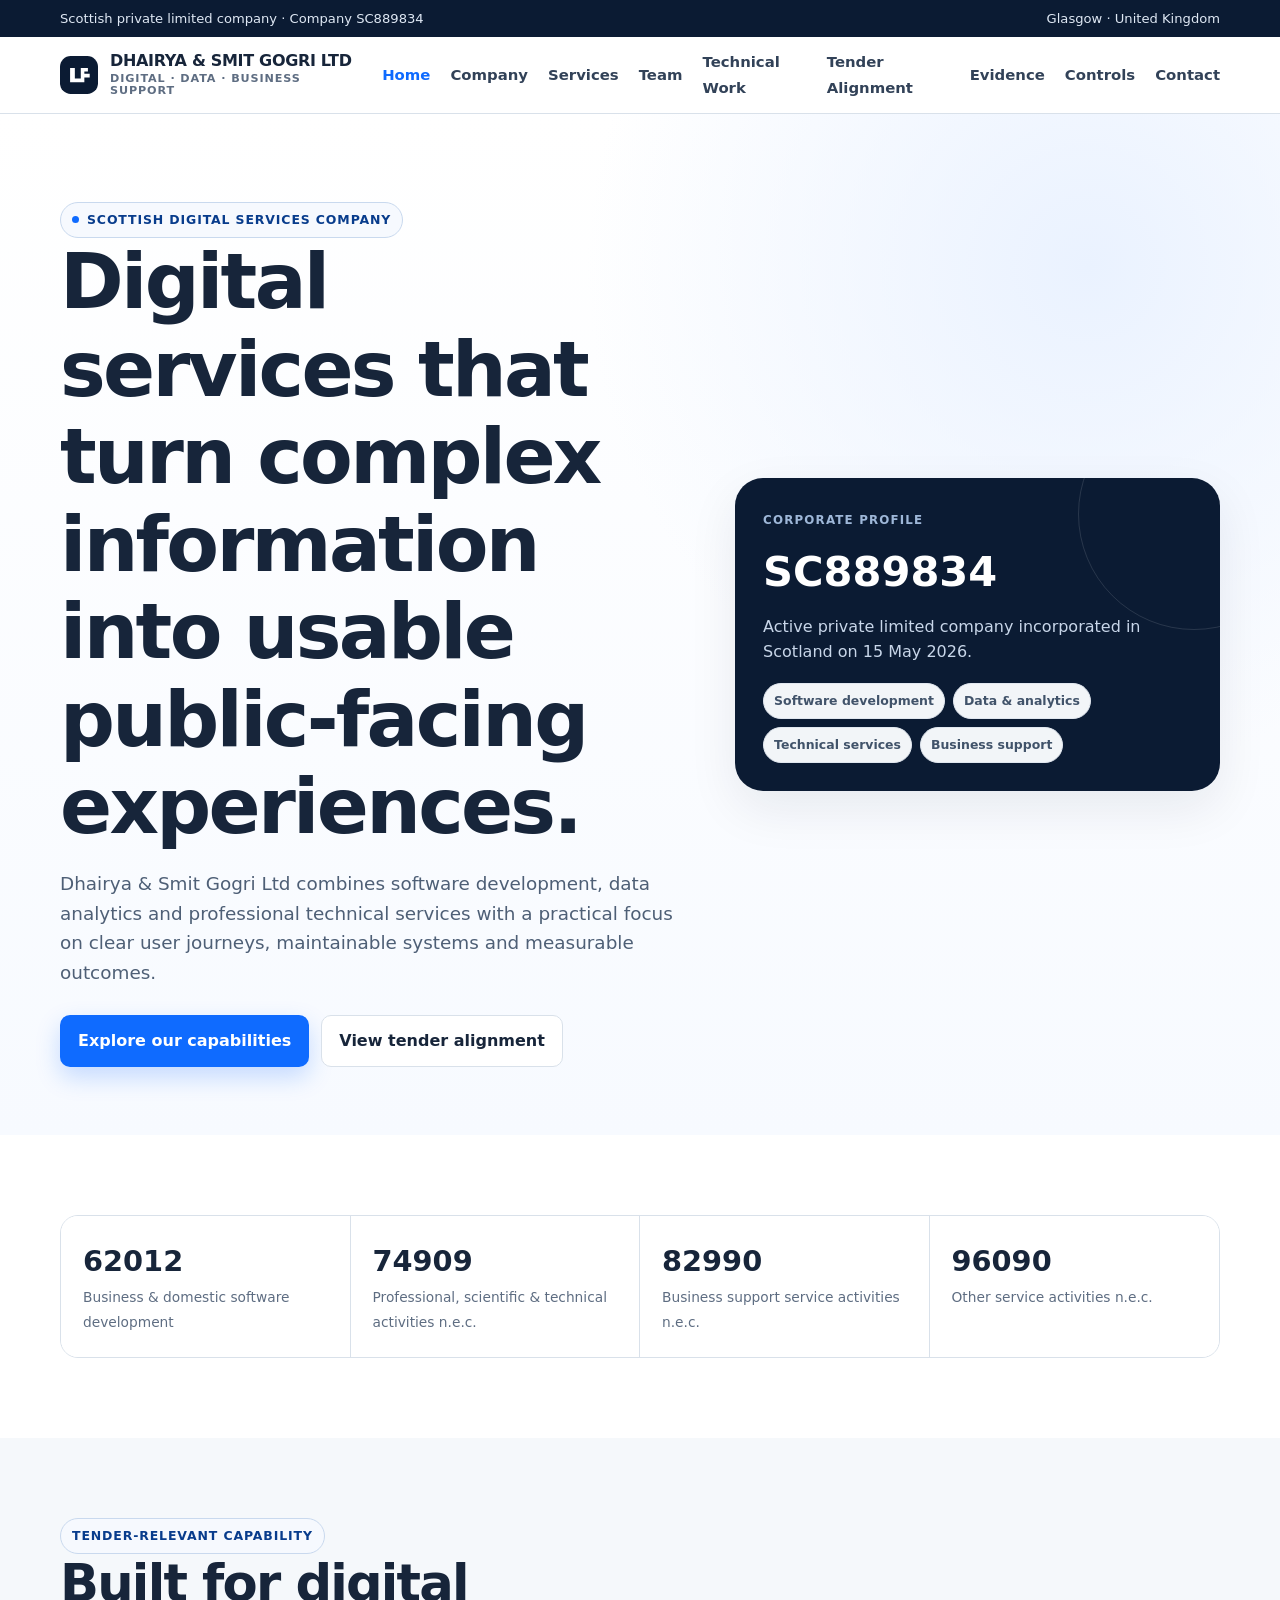
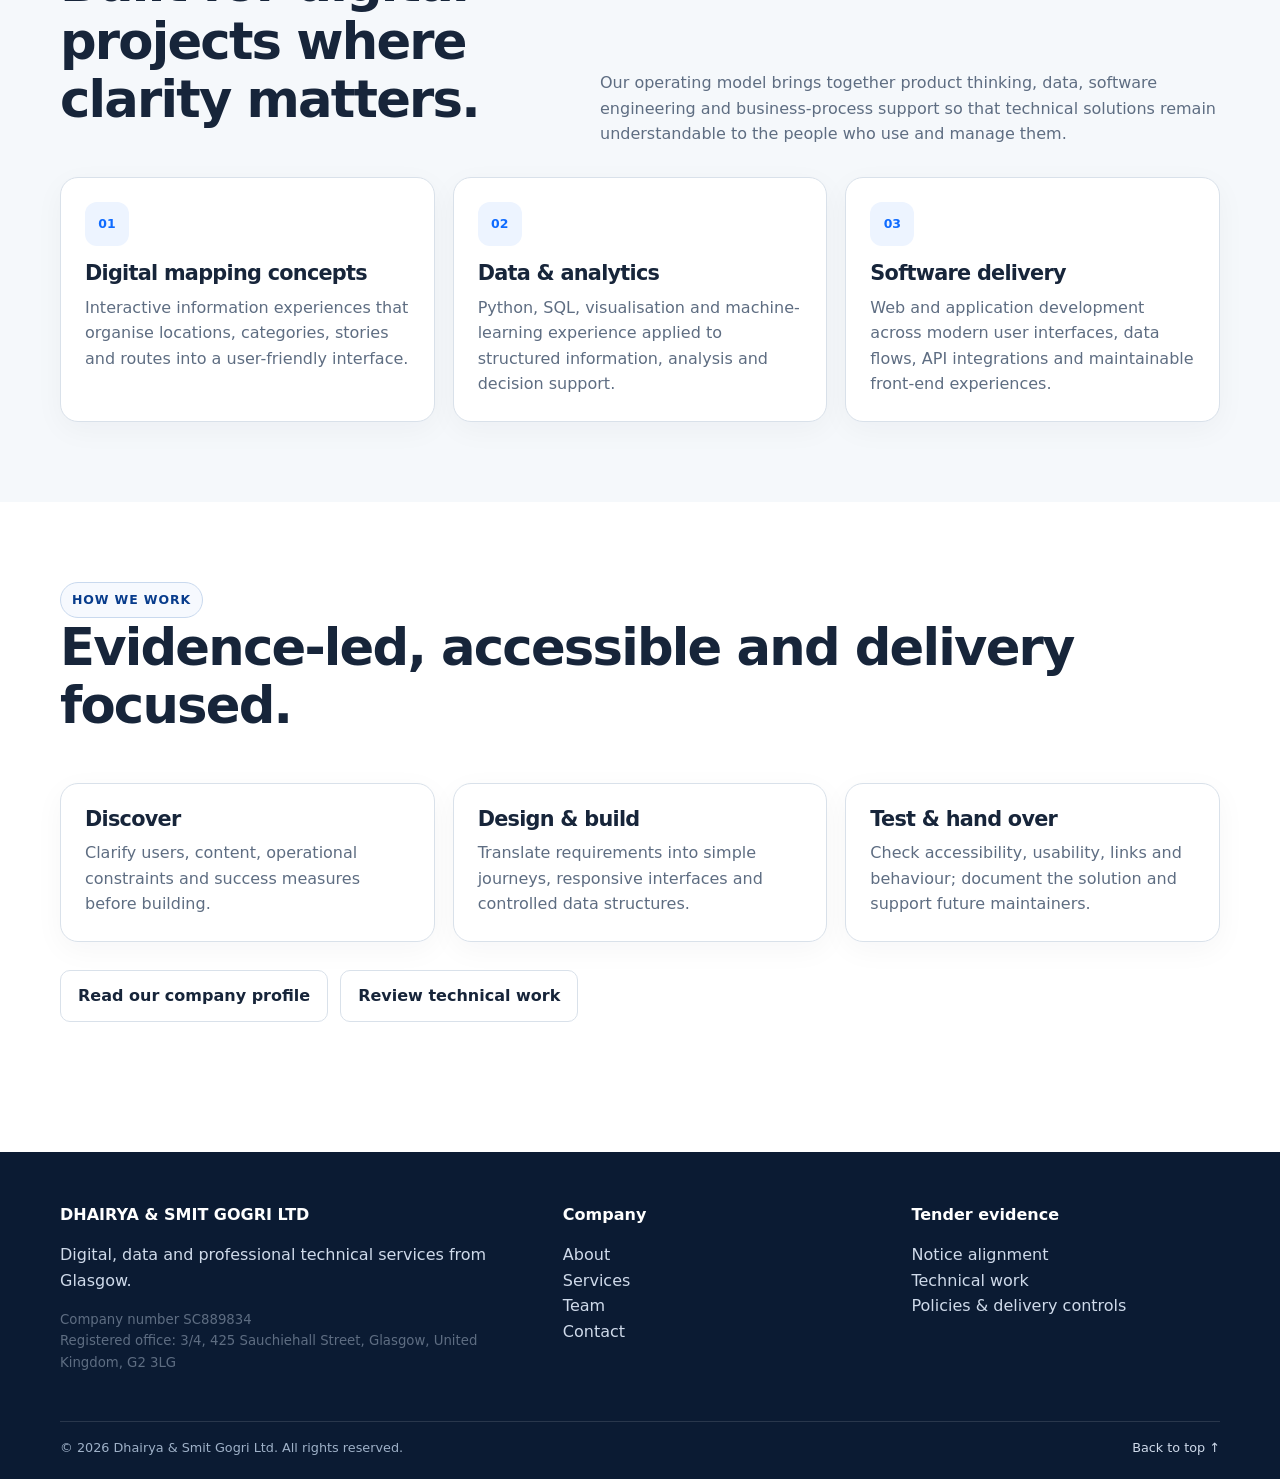
==== index.html @ c7e6750b "Add files via upload" ====
<!doctype html><html lang="en-GB"><head><meta charset="utf-8"><meta name="viewport" content="width=device-width,initial-scale=1"><title>Dhairya & Smit Gogri Ltd | Digital, Data & Business Support</title><meta name="description" content="Dhairya & Smit Gogri Ltd is a Scottish private limited company delivering software, data, digital mapping concepts and business support services."><link rel="stylesheet" href="css/styles.css"></head><body><a class="skip" href="#main">Skip to content</a><div class="topbar"><div class="container"><span>Scottish private limited company · Company SC889834</span><span>Glasgow · United Kingdom</span></div></div><header class="site-header"><div class="container nav"><a class="brand" href="index.html"><img src="assets/mark.svg" alt="" width="38" height="38"><span class="brand-text">DHAIRYA &amp; SMIT GOGRI LTD<span class="brand-sub">Digital · Data · Business Support</span></span></a><button class="nav-toggle" aria-expanded="false" aria-controls="primary-nav">Menu</button><nav id="primary-nav"><ul class="nav-links"><li><a href="index.html">Home</a></li><li><a href="about.html">Company</a></li><li><a href="services.html">Services</a></li><li><a href="team.html">Team</a></li><li><a href="projects.html">Technical Work</a></li><li><a href="tender-alignment.html">Tender Alignment</a></li><li><a href="evidence-register.html">Evidence</a></li><li><a href="policies.html">Controls</a></li><li><a href="contact.html">Contact</a></li></ul></nav></div></header><main id="main"><section class="hero"><div class="container hero-grid"><div><span class="eyebrow"><span class="eyebrow-dot"></span> Scottish digital services company</span><h1>Digital services that turn complex information into usable public-facing experiences.</h1><p class="lead">Dhairya &amp; Smit Gogri Ltd combines software development, data analytics and professional technical services with a practical focus on clear user journeys, maintainable systems and measurable outcomes.</p><div class="actions"><a class="btn btn-primary" href="services.html">Explore our capabilities</a><a class="btn btn-secondary" href="tender-alignment.html">View tender alignment</a></div></div><aside class="hero-card"><span class="mini">Corporate profile</span><div class="metric">SC889834</div><p>Active private limited company incorporated in Scotland on 15 May 2026.</p><div class="pill-row"><span class="pill">Software development</span><span class="pill">Data &amp; analytics</span><span class="pill">Technical services</span><span class="pill">Business support</span></div></aside></div></section><section class="section"><div class="container"><div class="statbar"><div class="stat"><strong>62012</strong><span>Business &amp; domestic software development</span></div><div class="stat"><strong>74909</strong><span>Professional, scientific &amp; technical activities n.e.c.</span></div><div class="stat"><strong>82990</strong><span>Business support service activities n.e.c.</span></div><div class="stat"><strong>96090</strong><span>Other service activities n.e.c.</span></div></div></div></section><section class="section soft"><div class="container"><div class="section-head"><div><span class="eyebrow">Tender-relevant capability</span><h2>Built for digital projects where clarity matters.</h2></div><p>Our operating model brings together product thinking, data, software engineering and business-process support so that technical solutions remain understandable to the people who use and manage them.</p></div><div class="grid-3"><article class="card"><div class="icon">01</div><h3>Digital mapping concepts</h3><p>Interactive information experiences that organise locations, categories, stories and routes into a user-friendly interface.</p></article><article class="card"><div class="icon">02</div><h3>Data &amp; analytics</h3><p>Python, SQL, visualisation and machine-learning experience applied to structured information, analysis and decision support.</p></article><article class="card"><div class="icon">03</div><h3>Software delivery</h3><p>Web and application development across modern user interfaces, data flows, API integrations and maintainable front-end experiences.</p></article></div></div></section><section class="section"><div class="container"><div class="section-head"><div><span class="eyebrow">How we work</span><h2>Evidence-led, accessible and delivery focused.</h2></div></div><div class="grid-3"><article class="card"><h3>Discover</h3><p>Clarify users, content, operational constraints and success measures before building.</p></article><article class="card"><h3>Design &amp; build</h3><p>Translate requirements into simple journeys, responsive interfaces and controlled data structures.</p></article><article class="card"><h3>Test &amp; hand over</h3><p>Check accessibility, usability, links and behaviour; document the solution and support future maintainers.</p></article></div><div class="actions"><a class="btn btn-secondary" href="about.html">Read our company profile</a><a class="btn btn-secondary" href="projects.html">Review technical work</a></div></div></section></main><footer class="footer"><div class="container"><div class="footer-grid"><div><h3>DHAIRYA &amp; SMIT GOGRI LTD</h3><p>Digital, data and professional technical services from Glasgow.</p><p class="small">Company number SC889834<br>Registered office: 3/4, 425 Sauchiehall Street, Glasgow, United Kingdom, G2 3LG</p></div><div><h3>Company</h3><p><a href="about.html">About</a><br><a href="services.html">Services</a><br><a href="team.html">Team</a><br><a href="contact.html">Contact</a></p></div><div><h3>Tender evidence</h3><p><a href="tender-alignment.html">Notice alignment</a><br><a href="projects.html">Technical work</a><br><a href="policies.html">Policies &amp; delivery controls</a></p></div></div><div class="footer-bottom"><span>© <span data-year></span> Dhairya &amp; Smit Gogri Ltd. All rights reserved.</span><a class="back-to-top" href="#main">Back to top ↑</a></div></div></footer><script src="js/site.js"></script></body></html>
---- css/styles.css ----
:root{--navy:#0b1b33;--ink:#17253a;--muted:#5e6d82;--line:#d9e1ea;--paper:#fff;--soft:#f5f8fb;--accent:#0f6bff;--accent-2:#083c8c;--success:#177245;--shadow:0 18px 50px rgba(11,27,51,.08);--radius:18px}*{box-sizing:border-box}html{scroll-behavior:smooth}body{margin:0;font-family:Inter,ui-sans-serif,system-ui,-apple-system,BlinkMacSystemFont,"Segoe UI",sans-serif;color:var(--ink);background:var(--paper);line-height:1.6}a{color:inherit}img{max-width:100%;display:block}.container{width:min(1160px,calc(100% - 40px));margin:0 auto}.skip{position:absolute;left:-999px;top:10px;background:#fff;color:#000;padding:10px 14px;border-radius:8px;z-index:1000}.skip:focus{left:10px}.topbar{background:var(--navy);color:#dfe8f4;font-size:.82rem}.topbar .container{display:flex;justify-content:space-between;gap:20px;padding:8px 0}.site-header{position:sticky;top:0;z-index:50;background:rgba(255,255,255,.95);backdrop-filter:blur(12px);border-bottom:1px solid var(--line)}.nav{display:flex;align-items:center;justify-content:space-between;min-height:76px;gap:28px}.brand{display:flex;align-items:center;gap:12px;text-decoration:none}.brand-mark{width:38px;height:38px;border-radius:12px;background:var(--navy);color:#fff;display:grid;place-items:center;font-weight:800;letter-spacing:-.05em}.brand-text{font-weight:800;letter-spacing:-.02em;line-height:1.1}.brand-sub{display:block;font-size:.7rem;color:var(--muted);font-weight:600;letter-spacing:.08em;text-transform:uppercase;margin-top:3px}.nav-links{display:flex;align-items:center;gap:20px;list-style:none;padding:0;margin:0}.nav-links a{text-decoration:none;font-size:.93rem;font-weight:650;color:#324258}.nav-links a:hover,.nav-links a.active{color:var(--accent)}.nav-toggle{display:none;border:1px solid var(--line);background:#fff;border-radius:10px;padding:9px 12px;font-weight:700}.hero{padding:88px 0 68px;background:radial-gradient(circle at 85% 15%,#eaf2ff 0,transparent 36%),linear-gradient(180deg,#fff 0,#f7faff 100%)}.hero-grid{display:grid;grid-template-columns:1.12fr .88fr;gap:58px;align-items:center}.eyebrow{display:inline-flex;align-items:center;gap:8px;border:1px solid #c9d9ee;background:#f6f9fe;padding:7px 11px;border-radius:999px;color:var(--accent-2);font-size:.78rem;font-weight:800;text-transform:uppercase;letter-spacing:.07em}.eyebrow-dot{width:7px;height:7px;border-radius:50%;background:var(--accent)}h1,h2,h3,h4{line-height:1.14;letter-spacing:-.035em;margin:0 0 18px}h1{font-size:clamp(2.8rem,6vw,5.3rem);max-width:780px}h2{font-size:clamp(2rem,4vw,3.2rem)}h3{font-size:1.3rem}.lead{font-size:1.15rem;color:#4e5f76;max-width:760px}.actions{display:flex;gap:12px;flex-wrap:wrap;margin-top:28px}.btn{display:inline-flex;align-items:center;justify-content:center;gap:9px;padding:12px 17px;border-radius:10px;text-decoration:none;font-weight:800;border:1px solid transparent;cursor:pointer}.btn-primary{background:var(--accent);color:#fff;box-shadow:0 10px 24px rgba(15,107,255,.22)}.btn-secondary{background:#fff;border-color:var(--line);color:var(--ink)}.hero-card{background:var(--navy);color:#fff;border-radius:28px;padding:28px;box-shadow:var(--shadow);position:relative;overflow:hidden}.hero-card:after{content:"";position:absolute;width:230px;height:230px;border:1px solid rgba(255,255,255,.12);border-radius:50%;right:-90px;top:-80px}.hero-card .mini{font-size:.74rem;letter-spacing:.1em;text-transform:uppercase;color:#9eb7d8;font-weight:800}.hero-card .metric{font-size:2.6rem;font-weight:850;margin:8px 0}.hero-card p{color:#c8d6e9;margin:0}.section{padding:80px 0}.section.soft{background:var(--soft)}.section-head{display:flex;justify-content:space-between;align-items:end;gap:24px;margin-bottom:30px}.section-head p{margin:0;color:var(--muted);max-width:620px}.grid-3{display:grid;grid-template-columns:repeat(3,1fr);gap:18px}.grid-2{display:grid;grid-template-columns:repeat(2,1fr);gap:18px}.card{background:#fff;border:1px solid var(--line);border-radius:var(--radius);padding:24px;box-shadow:0 8px 30px rgba(11,27,51,.04)}.card h3{margin-bottom:9px}.card p{margin:0;color:var(--muted)}.icon{width:44px;height:44px;border-radius:12px;background:#edf4ff;color:var(--accent);display:grid;place-items:center;font-weight:900;margin-bottom:16px}.pill-row{display:flex;flex-wrap:wrap;gap:8px;margin-top:18px}.pill{padding:7px 10px;border-radius:999px;background:#f2f5f8;border:1px solid #e1e7ef;color:#41536a;font-size:.78rem;font-weight:700}.statbar{display:grid;grid-template-columns:repeat(4,1fr);border:1px solid var(--line);border-radius:18px;overflow:hidden}.stat{padding:22px;background:#fff;border-right:1px solid var(--line)}.stat:last-child{border-right:0}.stat strong{display:block;font-size:1.8rem}.stat span{color:var(--muted);font-size:.86rem}.page-hero{padding:62px 0 52px;background:linear-gradient(135deg,#f6f9fe,#fff)}.page-hero p{max-width:760px;color:var(--muted);font-size:1.08rem}.notice{border-left:4px solid var(--accent);background:#f5f9ff;padding:17px 18px;border-radius:0 12px 12px 0}.notice strong{display:block;margin-bottom:4px}.timeline{display:grid;gap:14px}.timeline-item{display:grid;grid-template-columns:115px 1fr;gap:18px;align-items:start}.timeline-item .date{font-weight:800;color:var(--accent-2)}.table-wrap{overflow:auto;border:1px solid var(--line);border-radius:16px}.table{width:100%;border-collapse:collapse;min-width:700px}.table th,.table td{padding:15px 16px;border-bottom:1px solid var(--line);text-align:left;vertical-align:top}.table th{background:#f6f8fb;font-size:.82rem;text-transform:uppercase;letter-spacing:.05em}.check{color:var(--success);font-weight:900}.small{font-size:.83rem;color:var(--muted)}.footer{background:var(--navy);color:#cfdaea;margin-top:50px}.footer .container{padding:54px 0 20px}.footer-grid{display:grid;grid-template-columns:1.2fr .8fr .8fr;gap:40px}.footer h3{color:#fff;font-size:1rem;letter-spacing:0}.footer a{text-decoration:none;color:#cfdaea}.footer a:hover{color:#fff}.footer-bottom{border-top:1px solid rgba(255,255,255,.12);margin-top:35px;padding-top:16px;font-size:.8rem;color:#9fb1c8;display:flex;justify-content:space-between;gap:20px}.team-grid{display:grid;grid-template-columns:repeat(3,1fr);gap:18px}.person{position:relative}.person .role{font-size:.82rem;font-weight:800;color:var(--accent);text-transform:uppercase;letter-spacing:.06em}.person .avatar{width:52px;height:52px;border-radius:16px;background:linear-gradient(135deg,#eaf1fb,#dbe8fb);display:grid;place-items:center;font-weight:900;color:var(--accent-2);margin-bottom:16px}.person .disclaimer{font-size:.77rem;color:#7c8796;margin-top:11px}.map-demo{border:1px solid var(--line);border-radius:22px;overflow:hidden;background:#eef4f9}.map-shell{display:grid;grid-template-columns:1fr 320px}.map-canvas{position:relative;min-height:540px;background:linear-gradient(#f2f6f7,#e9f1ed)}.map-canvas svg{width:100%;height:100%;position:absolute;inset:0}.map-controls{padding:20px;background:#fff;border-left:1px solid var(--line)}.map-controls h3{margin-bottom:8px}.map-filter{display:flex;gap:8px;flex-wrap:wrap;margin:14px 0}.map-filter button{border:1px solid var(--line);background:#fff;border-radius:999px;padding:7px 10px;font-weight:700;cursor:pointer}.map-filter button.active{background:var(--navy);color:#fff;border-color:var(--navy)}.poi-list{display:grid;gap:10px}.poi{padding:12px;border:1px solid var(--line);border-radius:12px;background:#f9fbfd}.poi strong{display:block;font-size:.92rem}.poi span{font-size:.78rem;color:var(--muted)}.kbd{font-family:ui-monospace,SFMono-Regular,Menlo,monospace;background:#eef2f6;padding:2px 6px;border-radius:6px}.form{display:grid;gap:14px}.form label{font-size:.86rem;font-weight:800}.form input,.form textarea,.form select{width:100%;padding:12px 13px;border:1px solid #cfd8e3;border-radius:10px;font:inherit}.form textarea{min-height:150px;resize:vertical}.form-note{font-size:.78rem;color:var(--muted)}.alert{padding:15px 16px;border-radius:12px;background:#fff7e8;border:1px solid #f2d9a2;color:#6c4a0f}.route-card{display:flex;justify-content:space-between;gap:20px;align-items:center}.route-card span{font-size:.85rem;color:var(--muted)}.back-to-top{font-size:.8rem}.sr-only{position:absolute;width:1px;height:1px;padding:0;margin:-1px;overflow:hidden;clip:rect(0,0,0,0);white-space:nowrap;border:0}@media(max-width:960px){.hero-grid{grid-template-columns:1fr}.grid-3,.team-grid{grid-template-columns:1fr 1fr}.footer-grid{grid-template-columns:1fr 1fr}.statbar{grid-template-columns:1fr 1fr}.map-shell{grid-template-columns:1fr}.map-controls{border-left:0;border-top:1px solid var(--line)}}@media(max-width:720px){.container{width:min(100% - 28px,1160px)}.topbar .container{display:none}.nav{min-height:68px}.nav-toggle{display:block}.nav-links{display:none;position:absolute;left:14px;right:14px;top:68px;background:#fff;border:1px solid var(--line);border-radius:14px;padding:12px;box-shadow:var(--shadow);flex-direction:column;align-items:stretch}.nav-links.open{display:flex}.nav-links a{display:block;padding:10px}.hero{padding:62px 0 50px}.section{padding:62px 0}.grid-3,.grid-2,.team-grid,.footer-grid{grid-template-columns:1fr}.statbar{grid-template-columns:1fr}.stat{border-right:0;border-bottom:1px solid var(--line)}.stat:last-child{border-bottom:0}.timeline-item{grid-template-columns:1fr;gap:5px}.footer-bottom{flex-direction:column}.hero-card{padding:24px}}
:focus-visible{outline:3px solid #0f6bff;outline-offset:3px}.card .icon{font-size:.78rem}.table td{line-height:1.5}.table tr:last-child td{border-bottom:0}.btn:focus-visible,.nav-toggle:focus-visible,.map-filter button:focus-visible{outline:3px solid #0f6bff;outline-offset:2px}@media(prefers-reduced-motion:reduce){html{scroll-behavior:auto}*{transition:none!important;animation:none!important}}
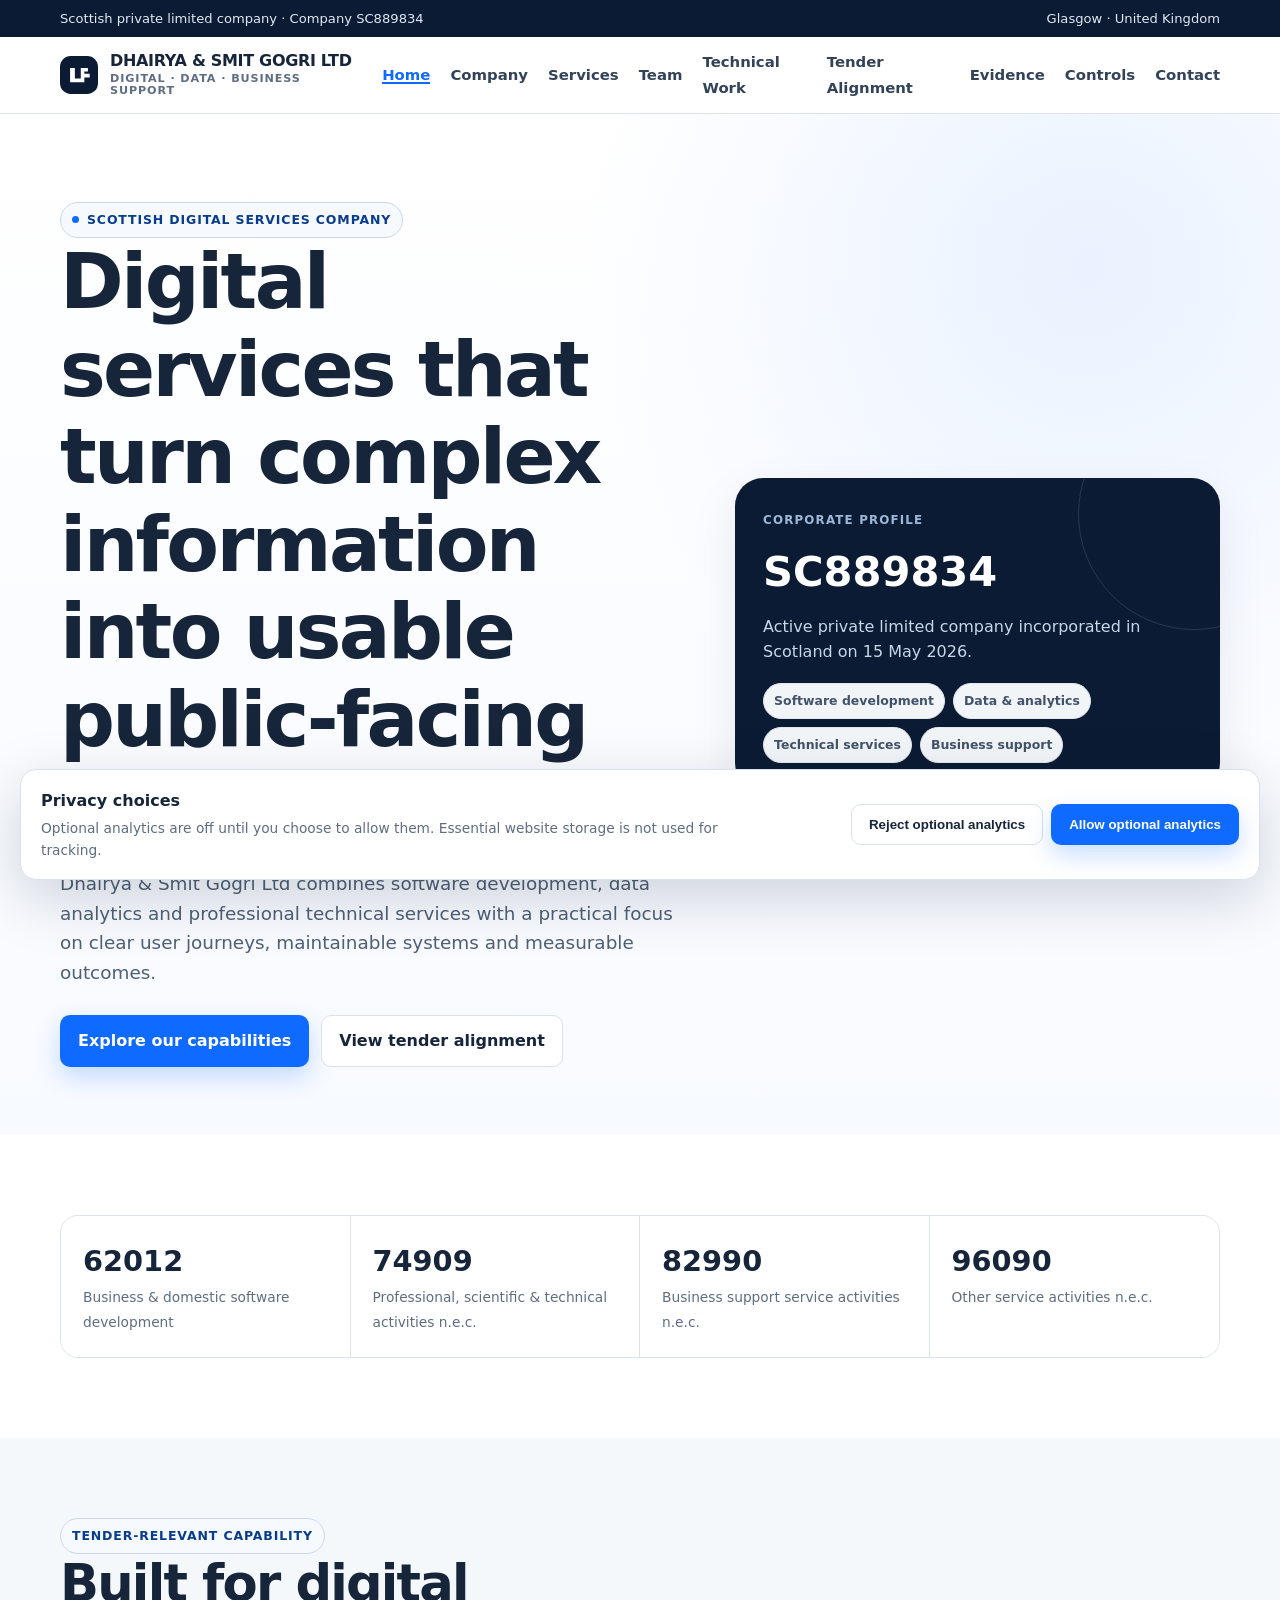
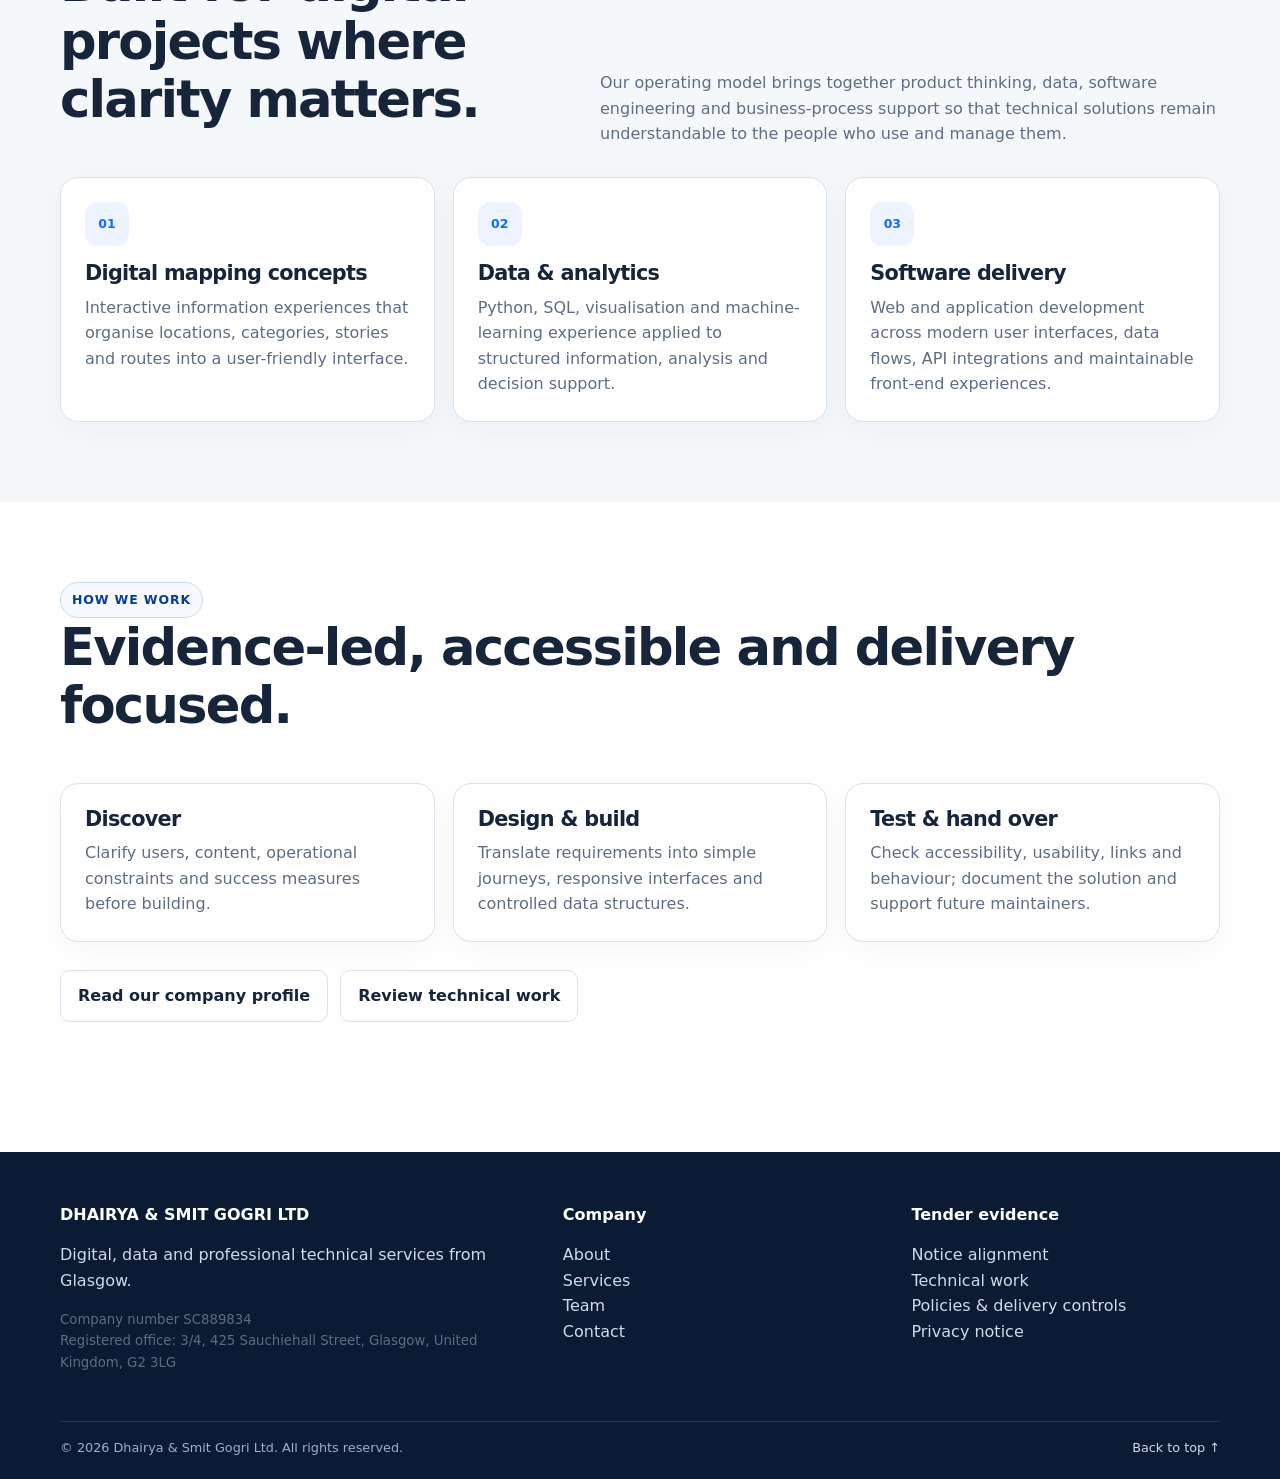
==== commit 4b5cc8bd: "updated https and email" ====
--- a/index.html
+++ b/index.html
@@ -1 +1,250 @@
-<!doctype html><html lang="en-GB"><head><meta charset="utf-8"><meta name="viewport" content="width=device-width,initial-scale=1"><title>Dhairya & Smit Gogri Ltd | Digital, Data & Business Support</title><meta name="description" content="Dhairya & Smit Gogri Ltd is a Scottish private limited company delivering software, data, digital mapping concepts and business support services."><link rel="stylesheet" href="css/styles.css"></head><body><a class="skip" href="#main">Skip to content</a><div class="topbar"><div class="container"><span>Scottish private limited company · Company SC889834</span><span>Glasgow · United Kingdom</span></div></div><header class="site-header"><div class="container nav"><a class="brand" href="index.html"><img src="assets/mark.svg" alt="" width="38" height="38"><span class="brand-text">DHAIRYA &amp; SMIT GOGRI LTD<span class="brand-sub">Digital · Data · Business Support</span></span></a><button class="nav-toggle" aria-expanded="false" aria-controls="primary-nav">Menu</button><nav id="primary-nav"><ul class="nav-links"><li><a href="index.html">Home</a></li><li><a href="about.html">Company</a></li><li><a href="services.html">Services</a></li><li><a href="team.html">Team</a></li><li><a href="projects.html">Technical Work</a></li><li><a href="tender-alignment.html">Tender Alignment</a></li><li><a href="evidence-register.html">Evidence</a></li><li><a href="policies.html">Controls</a></li><li><a href="contact.html">Contact</a></li></ul></nav></div></header><main id="main"><section class="hero"><div class="container hero-grid"><div><span class="eyebrow"><span class="eyebrow-dot"></span> Scottish digital services company</span><h1>Digital services that turn complex information into usable public-facing experiences.</h1><p class="lead">Dhairya &amp; Smit Gogri Ltd combines software development, data analytics and professional technical services with a practical focus on clear user journeys, maintainable systems and measurable outcomes.</p><div class="actions"><a class="btn btn-primary" href="services.html">Explore our capabilities</a><a class="btn btn-secondary" href="tender-alignment.html">View tender alignment</a></div></div><aside class="hero-card"><span class="mini">Corporate profile</span><div class="metric">SC889834</div><p>Active private limited company incorporated in Scotland on 15 May 2026.</p><div class="pill-row"><span class="pill">Software development</span><span class="pill">Data &amp; analytics</span><span class="pill">Technical services</span><span class="pill">Business support</span></div></aside></div></section><section class="section"><div class="container"><div class="statbar"><div class="stat"><strong>62012</strong><span>Business &amp; domestic software development</span></div><div class="stat"><strong>74909</strong><span>Professional, scientific &amp; technical activities n.e.c.</span></div><div class="stat"><strong>82990</strong><span>Business support service activities n.e.c.</span></div><div class="stat"><strong>96090</strong><span>Other service activities n.e.c.</span></div></div></div></section><section class="section soft"><div class="container"><div class="section-head"><div><span class="eyebrow">Tender-relevant capability</span><h2>Built for digital projects where clarity matters.</h2></div><p>Our operating model brings together product thinking, data, software engineering and business-process support so that technical solutions remain understandable to the people who use and manage them.</p></div><div class="grid-3"><article class="card"><div class="icon">01</div><h3>Digital mapping concepts</h3><p>Interactive information experiences that organise locations, categories, stories and routes into a user-friendly interface.</p></article><article class="card"><div class="icon">02</div><h3>Data &amp; analytics</h3><p>Python, SQL, visualisation and machine-learning experience applied to structured information, analysis and decision support.</p></article><article class="card"><div class="icon">03</div><h3>Software delivery</h3><p>Web and application development across modern user interfaces, data flows, API integrations and maintainable front-end experiences.</p></article></div></div></section><section class="section"><div class="container"><div class="section-head"><div><span class="eyebrow">How we work</span><h2>Evidence-led, accessible and delivery focused.</h2></div></div><div class="grid-3"><article class="card"><h3>Discover</h3><p>Clarify users, content, operational constraints and success measures before building.</p></article><article class="card"><h3>Design &amp; build</h3><p>Translate requirements into simple journeys, responsive interfaces and controlled data structures.</p></article><article class="card"><h3>Test &amp; hand over</h3><p>Check accessibility, usability, links and behaviour; document the solution and support future maintainers.</p></article></div><div class="actions"><a class="btn btn-secondary" href="about.html">Read our company profile</a><a class="btn btn-secondary" href="projects.html">Review technical work</a></div></div></section></main><footer class="footer"><div class="container"><div class="footer-grid"><div><h3>DHAIRYA &amp; SMIT GOGRI LTD</h3><p>Digital, data and professional technical services from Glasgow.</p><p class="small">Company number SC889834<br>Registered office: 3/4, 425 Sauchiehall Street, Glasgow, United Kingdom, G2 3LG</p></div><div><h3>Company</h3><p><a href="about.html">About</a><br><a href="services.html">Services</a><br><a href="team.html">Team</a><br><a href="contact.html">Contact</a></p></div><div><h3>Tender evidence</h3><p><a href="tender-alignment.html">Notice alignment</a><br><a href="projects.html">Technical work</a><br><a href="policies.html">Policies &amp; delivery controls</a></p></div></div><div class="footer-bottom"><span>© <span data-year></span> Dhairya &amp; Smit Gogri Ltd. All rights reserved.</span><a class="back-to-top" href="#main">Back to top ↑</a></div></div></footer><script src="js/site.js"></script></body></html>
+<!doctype html>
+<html lang="en-GB">
+  <head>
+    <meta charset="utf-8" />
+    <meta name="viewport" content="width=device-width,initial-scale=1" />
+    <meta name="referrer" content="strict-origin-when-cross-origin" />
+    <meta http-equiv="Content-Security-Policy" content="default-src 'self'; base-uri 'self'; object-src 'none'; frame-ancestors 'none'; upgrade-insecure-requests" />
+    <title>Dhairya & Smit Gogri Ltd | Digital, Data & Business Support</title>
+    <meta
+      name="description"
+      content="Dhairya & Smit Gogri Ltd is a Scottish private limited company delivering software, data, digital mapping concepts and business support services."
+    />
+    <link rel="stylesheet" href="css/styles.css" />
+  </head>
+  <body>
+    <a class="skip" href="#main">Skip to content</a>
+    <div class="topbar">
+      <div class="container">
+        <span>Scottish private limited company · Company SC889834</span
+        ><span>Glasgow · United Kingdom</span>
+      </div>
+    </div>
+    <header class="site-header">
+      <div class="container nav">
+        <a class="brand" href="index.html"
+          ><img src="assets/mark.svg" alt="" width="38" height="38" /><span
+            class="brand-text"
+            >DHAIRYA &amp; SMIT GOGRI LTD<span class="brand-sub"
+              >Digital · Data · Business Support</span
+            ></span
+          ></a
+        ><button
+          class="nav-toggle"
+          aria-expanded="false"
+          aria-controls="primary-nav"
+        >
+          Menu
+        </button>
+        <nav id="primary-nav">
+          <ul class="nav-links">
+            <li><a href="index.html">Home</a></li>
+            <li><a href="about.html">Company</a></li>
+            <li><a href="services.html">Services</a></li>
+            <li><a href="team.html">Team</a></li>
+            <li><a href="projects.html">Technical Work</a></li>
+            <li><a href="tender-alignment.html">Tender Alignment</a></li>
+            <li><a href="evidence-register.html">Evidence</a></li>
+            <li><a href="policies.html">Controls</a></li>
+            <li><a href="contact.html">Contact</a></li>
+          </ul>
+        </nav>
+      </div>
+    </header>
+    <main id="main">
+      <section class="hero">
+        <div class="container hero-grid">
+          <div>
+            <span class="eyebrow"
+              ><span class="eyebrow-dot"></span> Scottish digital services
+              company</span
+            >
+            <h1>
+              Digital services that turn complex information into usable
+              public-facing experiences.
+            </h1>
+            <p class="lead">
+              Dhairya &amp; Smit Gogri Ltd combines software development, data
+              analytics and professional technical services with a practical
+              focus on clear user journeys, maintainable systems and measurable
+              outcomes.
+            </p>
+            <div class="actions">
+              <a class="btn btn-primary" href="services.html"
+                >Explore our capabilities</a
+              ><a class="btn btn-secondary" href="tender-alignment.html"
+                >View tender alignment</a
+              >
+            </div>
+          </div>
+          <aside class="hero-card">
+            <span class="mini">Corporate profile</span>
+            <div class="metric">SC889834</div>
+            <p>
+              Active private limited company incorporated in Scotland on 15 May
+              2026.
+            </p>
+            <div class="pill-row">
+              <span class="pill">Software development</span
+              ><span class="pill">Data &amp; analytics</span
+              ><span class="pill">Technical services</span
+              ><span class="pill">Business support</span>
+            </div>
+          </aside>
+        </div>
+      </section>
+      <section class="section">
+        <div class="container">
+          <div class="statbar">
+            <div class="stat">
+              <strong>62012</strong
+              ><span>Business &amp; domestic software development</span>
+            </div>
+            <div class="stat">
+              <strong>74909</strong
+              ><span
+                >Professional, scientific &amp; technical activities
+                n.e.c.</span
+              >
+            </div>
+            <div class="stat">
+              <strong>82990</strong
+              ><span>Business support service activities n.e.c.</span>
+            </div>
+            <div class="stat">
+              <strong>96090</strong><span>Other service activities n.e.c.</span>
+            </div>
+          </div>
+        </div>
+      </section>
+      <section class="section soft">
+        <div class="container">
+          <div class="section-head">
+            <div>
+              <span class="eyebrow">Tender-relevant capability</span>
+              <h2>Built for digital projects where clarity matters.</h2>
+            </div>
+            <p>
+              Our operating model brings together product thinking, data,
+              software engineering and business-process support so that
+              technical solutions remain understandable to the people who use
+              and manage them.
+            </p>
+          </div>
+          <div class="grid-3">
+            <article class="card">
+              <div class="icon">01</div>
+              <h3>Digital mapping concepts</h3>
+              <p>
+                Interactive information experiences that organise locations,
+                categories, stories and routes into a user-friendly interface.
+              </p>
+            </article>
+            <article class="card">
+              <div class="icon">02</div>
+              <h3>Data &amp; analytics</h3>
+              <p>
+                Python, SQL, visualisation and machine-learning experience
+                applied to structured information, analysis and decision
+                support.
+              </p>
+            </article>
+            <article class="card">
+              <div class="icon">03</div>
+              <h3>Software delivery</h3>
+              <p>
+                Web and application development across modern user interfaces,
+                data flows, API integrations and maintainable front-end
+                experiences.
+              </p>
+            </article>
+          </div>
+        </div>
+      </section>
+      <section class="section">
+        <div class="container">
+          <div class="section-head">
+            <div>
+              <span class="eyebrow">How we work</span>
+              <h2>Evidence-led, accessible and delivery focused.</h2>
+            </div>
+          </div>
+          <div class="grid-3">
+            <article class="card">
+              <h3>Discover</h3>
+              <p>
+                Clarify users, content, operational constraints and success
+                measures before building.
+              </p>
+            </article>
+            <article class="card">
+              <h3>Design &amp; build</h3>
+              <p>
+                Translate requirements into simple journeys, responsive
+                interfaces and controlled data structures.
+              </p>
+            </article>
+            <article class="card">
+              <h3>Test &amp; hand over</h3>
+              <p>
+                Check accessibility, usability, links and behaviour; document
+                the solution and support future maintainers.
+              </p>
+            </article>
+          </div>
+          <div class="actions">
+            <a class="btn btn-secondary" href="about.html"
+              >Read our company profile</a
+            ><a class="btn btn-secondary" href="projects.html"
+              >Review technical work</a
+            >
+          </div>
+        </div>
+      </section>
+    </main>
+    <footer class="footer">
+      <div class="container">
+        <div class="footer-grid">
+          <div>
+            <h3>DHAIRYA &amp; SMIT GOGRI LTD</h3>
+            <p>
+              Digital, data and professional technical services from Glasgow.
+            </p>
+            <p class="small">
+              Company number SC889834<br />Registered office: 3/4, 425
+              Sauchiehall Street, Glasgow, United Kingdom, G2 3LG
+            </p>
+          </div>
+          <div>
+            <h3>Company</h3>
+            <p>
+              <a href="about.html">About</a><br /><a href="services.html"
+                >Services</a
+              ><br /><a href="team.html">Team</a><br /><a href="contact.html"
+                >Contact</a
+              >
+            </p>
+          </div>
+          <div>
+            <h3>Tender evidence</h3>
+            <p>
+              <a href="tender-alignment.html">Notice alignment</a><br /><a
+                href="projects.html"
+                >Technical work</a
+              ><br /><a href="policies.html"
+                >Policies &amp; delivery controls</a
+              ><br /><a href="privacy.html">Privacy notice</a>
+            </p>
+          </div>
+        </div>
+        <div class="footer-bottom">
+          <span
+            >© <span data-year></span> Dhairya &amp; Smit Gogri Ltd. All rights
+            reserved.</span
+          ><a class="back-to-top" href="#main">Back to top ↑</a>
+        </div>
+      </div>
+    </footer>
+    <script src="js/site.js"></script>
+  </body>
+</html>
--- a/css/styles.css
+++ b/css/styles.css
@@ -1,2 +1,9 @@
 :root{--navy:#0b1b33;--ink:#17253a;--muted:#5e6d82;--line:#d9e1ea;--paper:#fff;--soft:#f5f8fb;--accent:#0f6bff;--accent-2:#083c8c;--success:#177245;--shadow:0 18px 50px rgba(11,27,51,.08);--radius:18px}*{box-sizing:border-box}html{scroll-behavior:smooth}body{margin:0;font-family:Inter,ui-sans-serif,system-ui,-apple-system,BlinkMacSystemFont,"Segoe UI",sans-serif;color:var(--ink);background:var(--paper);line-height:1.6}a{color:inherit}img{max-width:100%;display:block}.container{width:min(1160px,calc(100% - 40px));margin:0 auto}.skip{position:absolute;left:-999px;top:10px;background:#fff;color:#000;padding:10px 14px;border-radius:8px;z-index:1000}.skip:focus{left:10px}.topbar{background:var(--navy);color:#dfe8f4;font-size:.82rem}.topbar .container{display:flex;justify-content:space-between;gap:20px;padding:8px 0}.site-header{position:sticky;top:0;z-index:50;background:rgba(255,255,255,.95);backdrop-filter:blur(12px);border-bottom:1px solid var(--line)}.nav{display:flex;align-items:center;justify-content:space-between;min-height:76px;gap:28px}.brand{display:flex;align-items:center;gap:12px;text-decoration:none}.brand-mark{width:38px;height:38px;border-radius:12px;background:var(--navy);color:#fff;display:grid;place-items:center;font-weight:800;letter-spacing:-.05em}.brand-text{font-weight:800;letter-spacing:-.02em;line-height:1.1}.brand-sub{display:block;font-size:.7rem;color:var(--muted);font-weight:600;letter-spacing:.08em;text-transform:uppercase;margin-top:3px}.nav-links{display:flex;align-items:center;gap:20px;list-style:none;padding:0;margin:0}.nav-links a{text-decoration:none;font-size:.93rem;font-weight:650;color:#324258}.nav-links a:hover,.nav-links a.active{color:var(--accent)}.nav-toggle{display:none;border:1px solid var(--line);background:#fff;border-radius:10px;padding:9px 12px;font-weight:700}.hero{padding:88px 0 68px;background:radial-gradient(circle at 85% 15%,#eaf2ff 0,transparent 36%),linear-gradient(180deg,#fff 0,#f7faff 100%)}.hero-grid{display:grid;grid-template-columns:1.12fr .88fr;gap:58px;align-items:center}.eyebrow{display:inline-flex;align-items:center;gap:8px;border:1px solid #c9d9ee;background:#f6f9fe;padding:7px 11px;border-radius:999px;color:var(--accent-2);font-size:.78rem;font-weight:800;text-transform:uppercase;letter-spacing:.07em}.eyebrow-dot{width:7px;height:7px;border-radius:50%;background:var(--accent)}h1,h2,h3,h4{line-height:1.14;letter-spacing:-.035em;margin:0 0 18px}h1{font-size:clamp(2.8rem,6vw,5.3rem);max-width:780px}h2{font-size:clamp(2rem,4vw,3.2rem)}h3{font-size:1.3rem}.lead{font-size:1.15rem;color:#4e5f76;max-width:760px}.actions{display:flex;gap:12px;flex-wrap:wrap;margin-top:28px}.btn{display:inline-flex;align-items:center;justify-content:center;gap:9px;padding:12px 17px;border-radius:10px;text-decoration:none;font-weight:800;border:1px solid transparent;cursor:pointer}.btn-primary{background:var(--accent);color:#fff;box-shadow:0 10px 24px rgba(15,107,255,.22)}.btn-secondary{background:#fff;border-color:var(--line);color:var(--ink)}.hero-card{background:var(--navy);color:#fff;border-radius:28px;padding:28px;box-shadow:var(--shadow);position:relative;overflow:hidden}.hero-card:after{content:"";position:absolute;width:230px;height:230px;border:1px solid rgba(255,255,255,.12);border-radius:50%;right:-90px;top:-80px}.hero-card .mini{font-size:.74rem;letter-spacing:.1em;text-transform:uppercase;color:#9eb7d8;font-weight:800}.hero-card .metric{font-size:2.6rem;font-weight:850;margin:8px 0}.hero-card p{color:#c8d6e9;margin:0}.section{padding:80px 0}.section.soft{background:var(--soft)}.section-head{display:flex;justify-content:space-between;align-items:end;gap:24px;margin-bottom:30px}.section-head p{margin:0;color:var(--muted);max-width:620px}.grid-3{display:grid;grid-template-columns:repeat(3,1fr);gap:18px}.grid-2{display:grid;grid-template-columns:repeat(2,1fr);gap:18px}.card{background:#fff;border:1px solid var(--line);border-radius:var(--radius);padding:24px;box-shadow:0 8px 30px rgba(11,27,51,.04)}.card h3{margin-bottom:9px}.card p{margin:0;color:var(--muted)}.icon{width:44px;height:44px;border-radius:12px;background:#edf4ff;color:var(--accent);display:grid;place-items:center;font-weight:900;margin-bottom:16px}.pill-row{display:flex;flex-wrap:wrap;gap:8px;margin-top:18px}.pill{padding:7px 10px;border-radius:999px;background:#f2f5f8;border:1px solid #e1e7ef;color:#41536a;font-size:.78rem;font-weight:700}.statbar{display:grid;grid-template-columns:repeat(4,1fr);border:1px solid var(--line);border-radius:18px;overflow:hidden}.stat{padding:22px;background:#fff;border-right:1px solid var(--line)}.stat:last-child{border-right:0}.stat strong{display:block;font-size:1.8rem}.stat span{color:var(--muted);font-size:.86rem}.page-hero{padding:62px 0 52px;background:linear-gradient(135deg,#f6f9fe,#fff)}.page-hero p{max-width:760px;color:var(--muted);font-size:1.08rem}.notice{border-left:4px solid var(--accent);background:#f5f9ff;padding:17px 18px;border-radius:0 12px 12px 0}.notice strong{display:block;margin-bottom:4px}.timeline{display:grid;gap:14px}.timeline-item{display:grid;grid-template-columns:115px 1fr;gap:18px;align-items:start}.timeline-item .date{font-weight:800;color:var(--accent-2)}.table-wrap{overflow:auto;border:1px solid var(--line);border-radius:16px}.table{width:100%;border-collapse:collapse;min-width:700px}.table th,.table td{padding:15px 16px;border-bottom:1px solid var(--line);text-align:left;vertical-align:top}.table th{background:#f6f8fb;font-size:.82rem;text-transform:uppercase;letter-spacing:.05em}.check{color:var(--success);font-weight:900}.small{font-size:.83rem;color:var(--muted)}.footer{background:var(--navy);color:#cfdaea;margin-top:50px}.footer .container{padding:54px 0 20px}.footer-grid{display:grid;grid-template-columns:1.2fr .8fr .8fr;gap:40px}.footer h3{color:#fff;font-size:1rem;letter-spacing:0}.footer a{text-decoration:none;color:#cfdaea}.footer a:hover{color:#fff}.footer-bottom{border-top:1px solid rgba(255,255,255,.12);margin-top:35px;padding-top:16px;font-size:.8rem;color:#9fb1c8;display:flex;justify-content:space-between;gap:20px}.team-grid{display:grid;grid-template-columns:repeat(3,1fr);gap:18px}.person{position:relative}.person .role{font-size:.82rem;font-weight:800;color:var(--accent);text-transform:uppercase;letter-spacing:.06em}.person .avatar{width:52px;height:52px;border-radius:16px;background:linear-gradient(135deg,#eaf1fb,#dbe8fb);display:grid;place-items:center;font-weight:900;color:var(--accent-2);margin-bottom:16px}.person .disclaimer{font-size:.77rem;color:#7c8796;margin-top:11px}.map-demo{border:1px solid var(--line);border-radius:22px;overflow:hidden;background:#eef4f9}.map-shell{display:grid;grid-template-columns:1fr 320px}.map-canvas{position:relative;min-height:540px;background:linear-gradient(#f2f6f7,#e9f1ed)}.map-canvas svg{width:100%;height:100%;position:absolute;inset:0}.map-controls{padding:20px;background:#fff;border-left:1px solid var(--line)}.map-controls h3{margin-bottom:8px}.map-filter{display:flex;gap:8px;flex-wrap:wrap;margin:14px 0}.map-filter button{border:1px solid var(--line);background:#fff;border-radius:999px;padding:7px 10px;font-weight:700;cursor:pointer}.map-filter button.active{background:var(--navy);color:#fff;border-color:var(--navy)}.poi-list{display:grid;gap:10px}.poi{padding:12px;border:1px solid var(--line);border-radius:12px;background:#f9fbfd}.poi strong{display:block;font-size:.92rem}.poi span{font-size:.78rem;color:var(--muted)}.kbd{font-family:ui-monospace,SFMono-Regular,Menlo,monospace;background:#eef2f6;padding:2px 6px;border-radius:6px}.form{display:grid;gap:14px}.form label{font-size:.86rem;font-weight:800}.form input,.form textarea,.form select{width:100%;padding:12px 13px;border:1px solid #cfd8e3;border-radius:10px;font:inherit}.form textarea{min-height:150px;resize:vertical}.form-note{font-size:.78rem;color:var(--muted)}.alert{padding:15px 16px;border-radius:12px;background:#fff7e8;border:1px solid #f2d9a2;color:#6c4a0f}.route-card{display:flex;justify-content:space-between;gap:20px;align-items:center}.route-card span{font-size:.85rem;color:var(--muted)}.back-to-top{font-size:.8rem}.sr-only{position:absolute;width:1px;height:1px;padding:0;margin:-1px;overflow:hidden;clip:rect(0,0,0,0);white-space:nowrap;border:0}@media(max-width:960px){.hero-grid{grid-template-columns:1fr}.grid-3,.team-grid{grid-template-columns:1fr 1fr}.footer-grid{grid-template-columns:1fr 1fr}.statbar{grid-template-columns:1fr 1fr}.map-shell{grid-template-columns:1fr}.map-controls{border-left:0;border-top:1px solid var(--line)}}@media(max-width:720px){.container{width:min(100% - 28px,1160px)}.topbar .container{display:none}.nav{min-height:68px}.nav-toggle{display:block}.nav-links{display:none;position:absolute;left:14px;right:14px;top:68px;background:#fff;border:1px solid var(--line);border-radius:14px;padding:12px;box-shadow:var(--shadow);flex-direction:column;align-items:stretch}.nav-links.open{display:flex}.nav-links a{display:block;padding:10px}.hero{padding:62px 0 50px}.section{padding:62px 0}.grid-3,.grid-2,.team-grid,.footer-grid{grid-template-columns:1fr}.statbar{grid-template-columns:1fr}.stat{border-right:0;border-bottom:1px solid var(--line)}.stat:last-child{border-bottom:0}.timeline-item{grid-template-columns:1fr;gap:5px}.footer-bottom{flex-direction:column}.hero-card{padding:24px}}
+:root{--navy:#0b1b33;--ink:#17253a;--muted:#5e6d82;--line:#d9e1ea;--paper:#fff;--soft:#f5f8fb;--accent:#0f6bff;--accent-2:#083c8c;--success:#177245;--shadow:0 18px 50px rgba(11,27,51,.08);--radius:18px}*{box-sizing:border-box}html{scroll-behavior:smooth}body{margin:0;font-family:Inter,ui-sans-serif,system-ui,-apple-system,BlinkMacSystemFont,"Segoe UI",sans-serif;color:var(--ink);background:var(--paper);line-height:1.6}a{color:inherit}img{max-width:100%;display:block}.container{width:min(1160px,calc(100% - 40px));margin:0 auto}.skip{position:absolute;left:-999px;top:10px;background:#fff;color:#000;padding:10px 14px;border-radius:8px;z-index:1000}.skip:focus{left:10px}.topbar{background:var(--navy);color:#dfe8f4;font-size:.82rem}.topbar .container{display:flex;justify-content:space-between;gap:20px;padding:8px 0}.site-header{position:sticky;top:0;z-index:50;background:rgba(255,255,255,.95);backdrop-filter:blur(12px);border-bottom:1px solid var(--line)}.nav{display:flex;align-items:center;justify-content:space-between;min-height:76px;gap:28px}.brand{display:flex;align-items:center;gap:12px;text-decoration:none}.brand-mark{width:38px;height:38px;border-radius:12px;background:var(--navy);color:#fff;display:grid;place-items:center;font-weight:800;letter-spacing:-.05em}.brand-text{font-weight:800;letter-spacing:-.02em;line-height:1.1}.brand-sub{display:block;font-size:.7rem;color:var(--muted);font-weight:600;letter-spacing:.08em;text-transform:uppercase;margin-top:3px}.nav-links{display:flex;align-items:center;gap:20px;list-style:none;padding:0;margin:0}.nav-links a{text-decoration:none;font-size:.93rem;font-weight:650;color:#324258}.nav-links a:hover,.nav-links a.active{color:var(--accent)}.nav-links a.active{box-shadow:inset 0 -2px 0 var(--accent)}.nav-toggle{display:none;border:1px solid var(--line);background:#fff;border-radius:10px;padding:9px 12px;font-weight:700}.hero{padding:88px 0 68px;background:radial-gradient(circle at 85% 15%,#eaf2ff 0,transparent 36%),linear-gradient(180deg,#fff 0,#f7faff 100%)}.hero-grid{display:grid;grid-template-columns:1.12fr .88fr;gap:58px;align-items:center}.eyebrow{display:inline-flex;align-items:center;gap:8px;border:1px solid #c9d9ee;background:#f6f9fe;padding:7px 11px;border-radius:999px;color:var(--accent-2);font-size:.78rem;font-weight:800;text-transform:uppercase;letter-spacing:.07em}.eyebrow-dot{width:7px;height:7px;border-radius:50%;background:var(--accent)}h1,h2,h3,h4{line-height:1.14;letter-spacing:-.035em;margin:0 0 18px}h1{font-size:clamp(2.8rem,6vw,5.3rem);max-width:780px}h2{font-size:clamp(2rem,4vw,3.2rem)}h3{font-size:1.3rem}.lead{font-size:1.15rem;color:#4e5f76;max-width:760px}.actions{display:flex;gap:12px;flex-wrap:wrap;margin-top:28px}.btn{display:inline-flex;align-items:center;justify-content:center;gap:9px;padding:12px 17px;border-radius:10px;text-decoration:none;font-weight:800;border:1px solid transparent;cursor:pointer}.btn-primary{background:var(--accent);color:#fff;box-shadow:0 10px 24px rgba(15,107,255,.22)}.btn-secondary{background:#fff;border-color:var(--line);color:var(--ink)}.hero-card{background:var(--navy);color:#fff;border-radius:28px;padding:28px;box-shadow:var(--shadow);position:relative;overflow:hidden}.hero-card:after{content:"";position:absolute;width:230px;height:230px;border:1px solid rgba(255,255,255,.12);border-radius:50%;right:-90px;top:-80px}.hero-card .mini{font-size:.74rem;letter-spacing:.1em;text-transform:uppercase;color:#9eb7d8;font-weight:800}.hero-card .metric{font-size:2.6rem;font-weight:850;margin:8px 0}.hero-card p{color:#c8d6e9;margin:0}.section{padding:80px 0}.section.soft{background:var(--soft)}.section-head{display:flex;justify-content:space-between;align-items:end;gap:24px;margin-bottom:30px}.section-head p{margin:0;color:var(--muted);max-width:620px}.grid-3{display:grid;grid-template-columns:repeat(3,1fr);gap:18px}.grid-2{display:grid;grid-template-columns:repeat(2,1fr);gap:18px}.card{background:#fff;border:1px solid var(--line);border-radius:var(--radius);padding:24px;box-shadow:0 8px 30px rgba(11,27,51,.04)}.card h3{margin-bottom:9px}.card p{margin:0;color:var(--muted)}.icon{width:44px;height:44px;border-radius:12px;background:#edf4ff;color:var(--accent);display:grid;place-items:center;font-weight:900;margin-bottom:16px}.pill-row{display:flex;flex-wrap:wrap;gap:8px;margin-top:18px}.pill{padding:7px 10px;border-radius:999px;background:#f2f5f8;border:1px solid #e1e7ef;color:#41536a;font-size:.78rem;font-weight:700}.statbar{display:grid;grid-template-columns:repeat(4,1fr);border:1px solid var(--line);border-radius:18px;overflow:hidden}.stat{padding:22px;background:#fff;border-right:1px solid var(--line)}.stat:last-child{border-right:0}.stat strong{display:block;font-size:1.8rem}.stat span{color:var(--muted);font-size:.86rem}.page-hero{padding:62px 0 52px;background:linear-gradient(135deg,#f6f9fe,#fff)}.page-hero p{max-width:760px;color:var(--muted);font-size:1.08rem}.notice{border-left:4px solid var(--accent);background:#f5f9ff;padding:17px 18px;border-radius:0 12px 12px 0}.notice strong{display:block;margin-bottom:4px}.timeline{display:grid;gap:14px}.timeline-item{display:grid;grid-template-columns:115px 1fr;gap:18px;align-items:start}.timeline-item .date{font-weight:800;color:var(--accent-2)}.table-wrap{overflow:auto;border:1px solid var(--line);border-radius:16px}.table{width:100%;border-collapse:collapse;min-width:700px}.table th,.table td{padding:15px 16px;border-bottom:1px solid var(--line);text-align:left;vertical-align:top}.table th{background:#f6f8fb;font-size:.82rem;text-transform:uppercase;letter-spacing:.05em}.check{color:var(--success);font-weight:900}.small{font-size:.83rem;color:var(--muted)}.footer{background:var(--navy);color:#cfdaea;margin-top:50px}.footer .container{padding:54px 0 20px}.footer-grid{display:grid;grid-template-columns:1.2fr .8fr .8fr;gap:40px}.footer h3{color:#fff;font-size:1rem;letter-spacing:0}.footer a{text-decoration:none;color:#cfdaea}.footer a:hover{color:#fff}.footer-bottom{border-top:1px solid rgba(255,255,255,.12);margin-top:35px;padding-top:16px;font-size:.8rem;color:#9fb1c8;display:flex;justify-content:space-between;gap:20px}.team-grid{display:grid;grid-template-columns:repeat(3,1fr);gap:18px}.person{position:relative}.person .role{font-size:.82rem;font-weight:800;color:var(--accent);text-transform:uppercase;letter-spacing:.06em}.person .avatar{width:52px;height:52px;border-radius:16px;background:linear-gradient(135deg,#eaf1fb,#dbe8fb);display:grid;place-items:center;font-weight:900;color:var(--accent-2);margin-bottom:16px}.person .disclaimer{font-size:.77rem;color:#7c8796;margin-top:11px}.map-demo{border:1px solid var(--line);border-radius:22px;overflow:hidden;background:#eef4f9}.map-shell{display:grid;grid-template-columns:1fr 320px}.map-canvas{position:relative;min-height:540px;background:linear-gradient(#f2f6f7,#e9f1ed)}.map-canvas svg{width:100%;height:100%;position:absolute;inset:0}.map-controls{padding:20px;background:#fff;border-left:1px solid var(--line)}.map-controls h3{margin-bottom:8px}.map-filter{display:flex;gap:8px;flex-wrap:wrap;margin:14px 0}.map-filter button{border:1px solid var(--line);background:#fff;border-radius:999px;padding:7px 10px;font-weight:700;cursor:pointer}.map-filter button.active{background:var(--navy);color:#fff;border-color:var(--navy)}.poi-list{display:grid;gap:10px}.poi{padding:12px;border:1px solid var(--line);border-radius:12px;background:#f9fbfd}.poi strong{display:block;font-size:.92rem}.poi span{font-size:.78rem;color:var(--muted)}.kbd{font-family:ui-monospace,SFMono-Regular,Menlo,monospace;background:#eef2f6;padding:2px 6px;border-radius:6px}.form{display:grid;gap:14px}.form label{font-size:.86rem;font-weight:800}.form input,.form textarea,.form select{width:100%;padding:12px 13px;border:1px solid #cfd8e3;border-radius:10px;font:inherit}.form textarea{min-height:150px;resize:vertical}.form-note{font-size:.78rem;color:var(--muted)}.alert{padding:15px 16px;border-radius:12px;background:#fff7e8;border:1px solid #f2d9a2;color:#6c4a0f}.route-card{display:flex;justify-content:space-between;gap:20px;align-items:center}.route-card span{font-size:.85rem;color:var(--muted)}.back-to-top{font-size:.8rem}.sr-only{position:absolute;width:1px;height:1px;padding:0;margin:-1px;overflow:hidden;clip:rect(0,0,0,0);white-space:nowrap;border:0}@media(max-width:960px){.hero-grid{grid-template-columns:1fr}.grid-3,.team-grid{grid-template-columns:1fr 1fr}.footer-grid{grid-template-columns:1fr 1fr}.statbar{grid-template-columns:1fr 1fr}.map-shell{grid-template-columns:1fr}.map-controls{border-left:0;border-top:1px solid var(--line)}}@media(max-width:720px){.container{width:min(100% - 28px,1160px)}.topbar .container{display:none}.nav{min-height:68px}.nav-toggle{display:block}.nav-links{display:none;position:absolute;left:14px;right:14px;top:68px;background:#fff;border:1px solid var(--line);border-radius:14px;padding:12px;box-shadow:var(--shadow);flex-direction:column;align-items:stretch}.nav-links.open{display:flex}.nav-links a{display:block;padding:10px}.hero{padding:62px 0 50px}.section{padding:62px 0}.grid-3,.grid-2,.team-grid,.footer-grid{grid-template-columns:1fr}.statbar{grid-template-columns:1fr}.stat{border-right:0;border-bottom:1px solid var(--line)}.stat:last-child{border-bottom:0}.timeline-item{grid-template-columns:1fr;gap:5px}.footer-bottom{flex-direction:column}.hero-card{padding:24px}}
+
+.consent-banner{position:fixed;left:20px;right:20px;bottom:20px;z-index:1000;display:flex;align-items:center;justify-content:space-between;gap:20px;padding:18px 20px;border:1px solid var(--line);border-radius:16px;background:#fff;box-shadow:0 18px 60px rgba(11,27,51,.18)}.consent-copy{display:grid;gap:3px;max-width:680px}.consent-copy span{color:var(--muted);font-size:.86rem}.consent-actions{display:flex;gap:8px;flex-shrink:0}.privacy-settings{border:0;background:transparent;color:inherit;text-decoration:underline;cursor:pointer;font:inherit;padding:0}@media(max-width:720px){.consent-banner{left:12px;right:12px;bottom:12px;align-items:stretch;flex-direction:column}.consent-actions{flex-direction:column}.consent-actions .btn{width:100%}}
 :focus-visible{outline:3px solid #0f6bff;outline-offset:3px}.card .icon{font-size:.78rem}.table td{line-height:1.5}.table tr:last-child td{border-bottom:0}.btn:focus-visible,.nav-toggle:focus-visible,.map-filter button:focus-visible{outline:3px solid #0f6bff;outline-offset:2px}@media(prefers-reduced-motion:reduce){html{scroll-behavior:auto}*{transition:none!important;animation:none!important}}
+
+.filter-bar{display:flex;flex-wrap:wrap;gap:10px;margin:22px 0 12px}.filter-bar button{border:1px solid var(--line);background:#fff;color:var(--ink);border-radius:999px;padding:9px 13px;font:inherit;font-size:.86rem;font-weight:800;cursor:pointer}.filter-bar button:hover{border-color:#aebdce}.filter-bar button.active{background:var(--navy);color:#fff;border-color:var(--navy)}.filter-bar button:focus-visible{outline:3px solid var(--accent);outline-offset:2px}.project-count{margin:0 0 18px;color:var(--muted);font-size:.86rem;font-weight:700}.case-study-grid{display:grid;grid-template-columns:repeat(2,1fr);gap:18px}.case-study-card{height:100%;display:flex;flex-direction:column}.case-study-topline{display:flex;align-items:center;justify-content:space-between;gap:12px;margin-bottom:14px}.status-tag,.case-study-kind{display:inline-flex;align-items:center;border-radius:999px;padding:6px 9px;font-size:.72rem;font-weight:800}.status-tag{background:#edf7f1;color:#17623e;border:1px solid #cae7d5}.status-tag-illustrative{background:#fff6df;color:#76520a;border-color:#ecd69c}.case-study-kind{color:var(--muted);background:#f5f7fa;border:1px solid #e1e6ed;text-transform:capitalize}.case-study-card h3{margin-bottom:7px}.case-study-subtitle{margin:0 0 16px!important;color:#51647c!important;font-weight:650}.case-study-meta{display:grid;gap:9px;border-top:1px solid var(--line);border-bottom:1px solid var(--line);padding:14px 0;margin:0 0 18px}.case-study-meta div{display:grid;grid-template-columns:150px 1fr;gap:10px}.case-study-meta dt{font-size:.76rem;text-transform:uppercase;letter-spacing:.05em;font-weight:900;color:#6a7787}.case-study-meta dd{margin:0;color:#34465b;font-weight:650}.case-study-body{display:grid;gap:16px}.case-study-body h4{font-size:.8rem;text-transform:uppercase;letter-spacing:.06em;margin:0 0 5px;color:var(--accent-2)}.case-study-body p{font-size:.95rem}.case-study-signals{margin-top:18px;padding:13px 14px;border-radius:12px;background:#f7f9fc;border:1px solid #e6ebf1}.case-study-signals strong{display:block;font-size:.76rem;text-transform:uppercase;letter-spacing:.05em;color:#506077;margin-bottom:4px}.case-study-signals span{font-size:.82rem;color:#667487}.case-study-note{display:grid;gap:4px;margin-top:15px;padding:13px 14px;border-left:4px solid #b07b00;background:#fff9eb;border-radius:0 10px 10px 0;color:#6e551a;font-size:.8rem}.case-study-note strong{font-size:.76rem;text-transform:uppercase;letter-spacing:.05em}.case-study-card .actions{margin-top:auto;padding-top:20px}.case-study-card .btn{font-size:.86rem}
+@media(max-width:960px){.case-study-grid{grid-template-columns:1fr}.case-study-meta div{grid-template-columns:130px 1fr}}
+@media(max-width:720px){.filter-bar{align-items:stretch}.filter-bar button{flex:1 1 46%}.case-study-meta div{grid-template-columns:1fr;gap:2px}.case-study-topline{align-items:flex-start;flex-direction:column}}
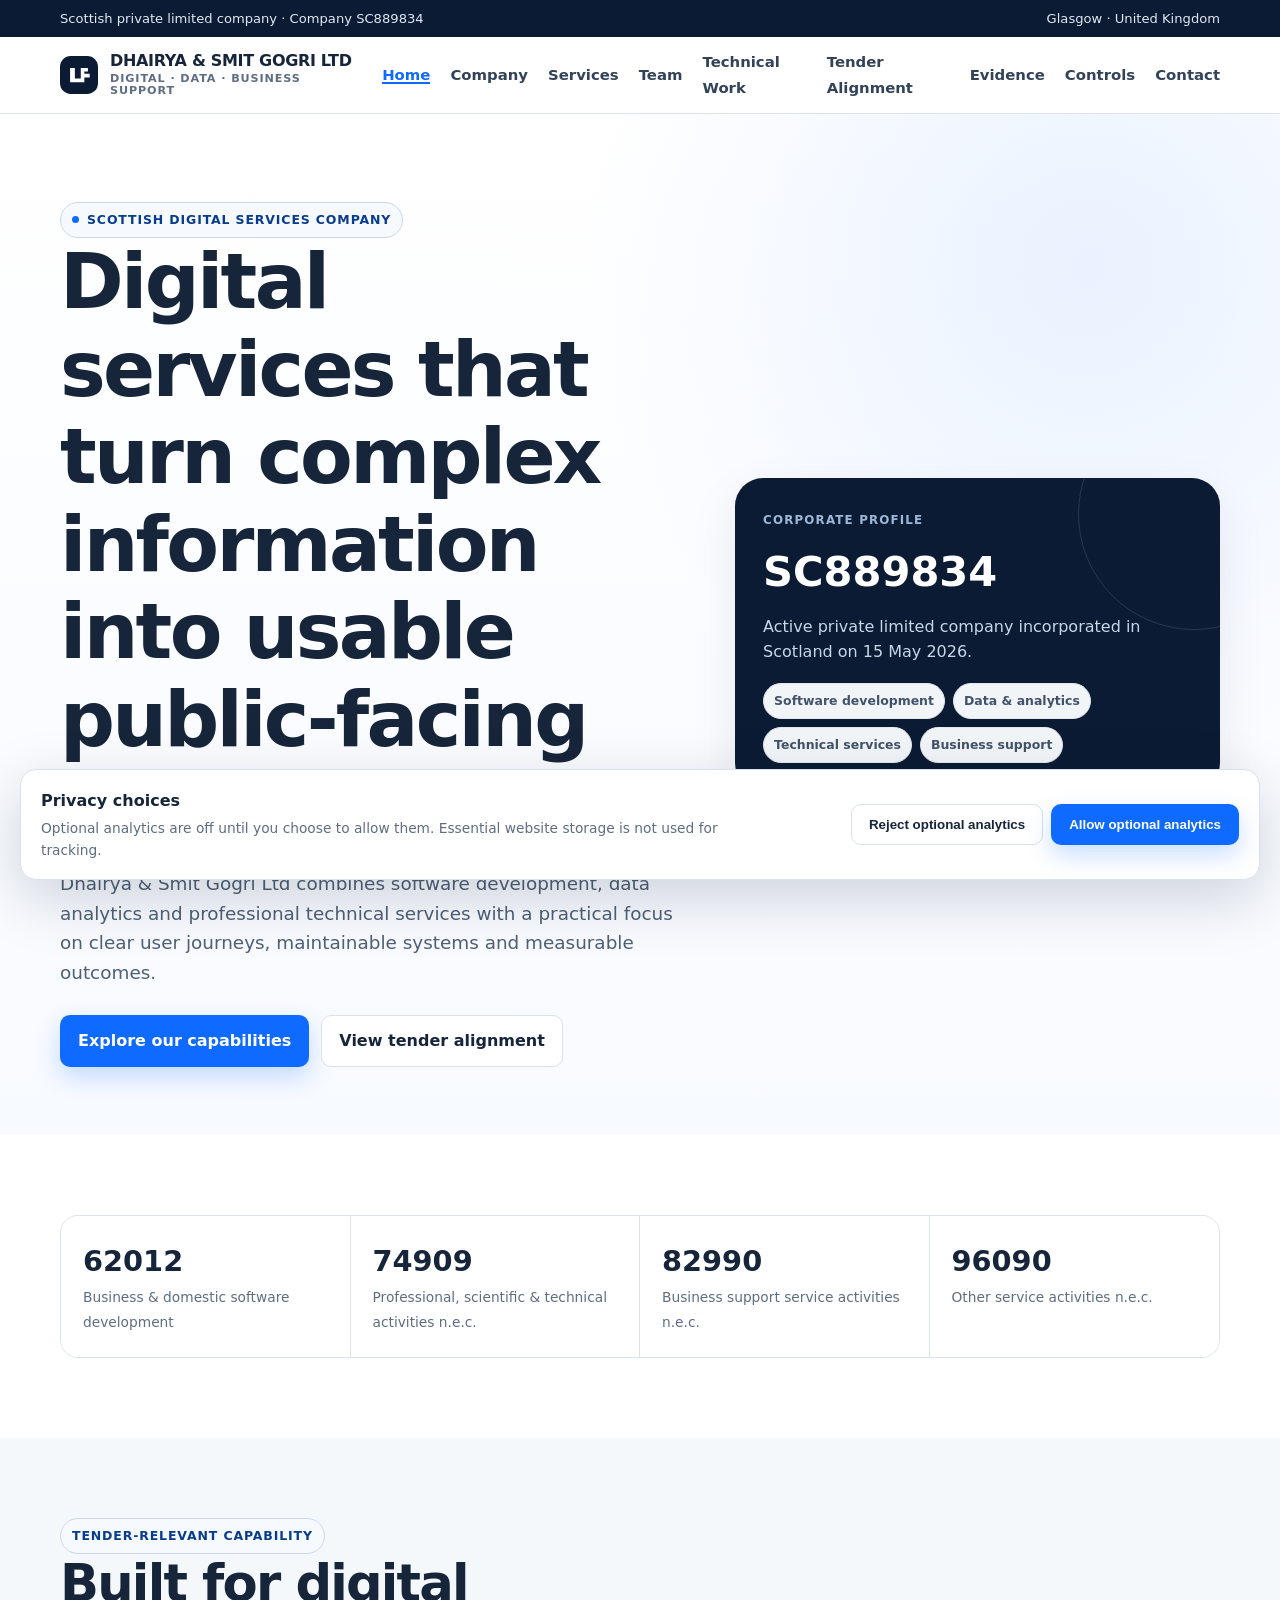
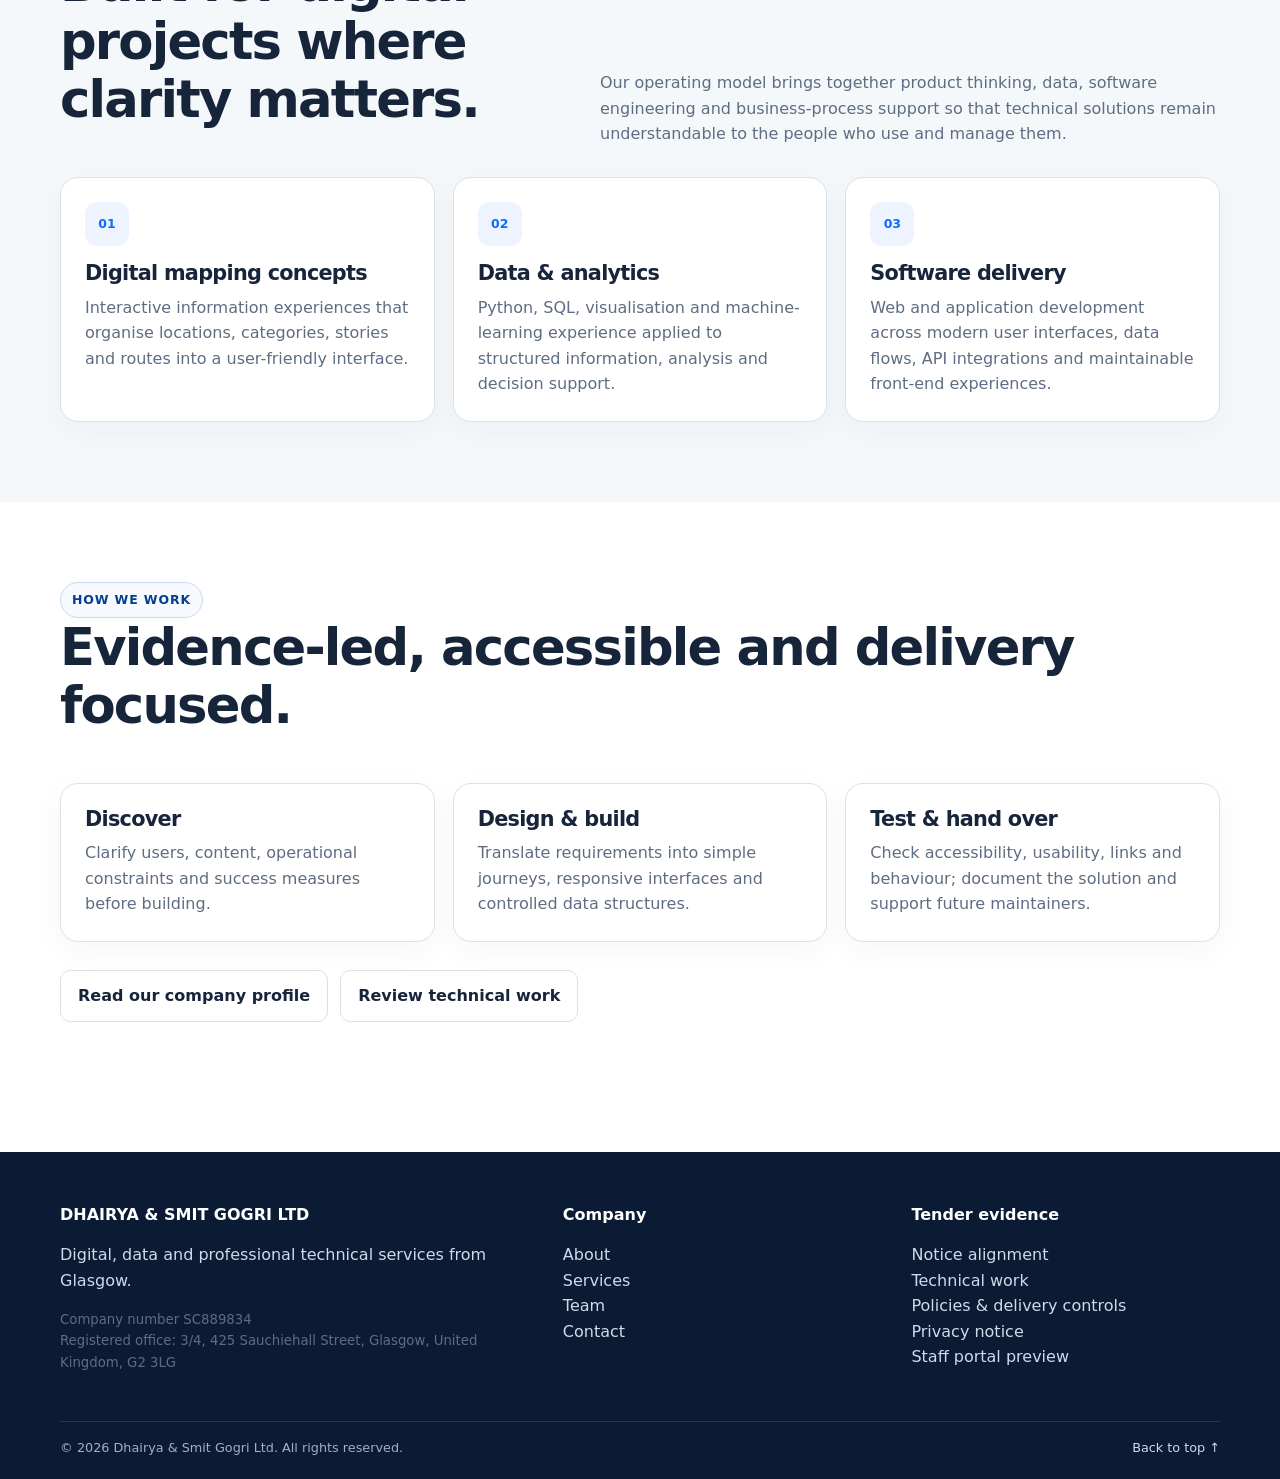
==== commit c1562fd2: "employee details" ====
--- a/index.html
+++ b/index.html
@@ -233,7 +233,8 @@
                 >Technical work</a
               ><br /><a href="policies.html"
                 >Policies &amp; delivery controls</a
-              ><br /><a href="privacy.html">Privacy notice</a>
+              ><br /><a href="privacy.html">Privacy notice</a
+              ><br /><a href="portal.html" rel="nofollow">Staff portal preview</a>
             </p>
           </div>
         </div>
--- a/css/styles.css
+++ b/css/styles.css
@@ -2,6 +2,11 @@
 :root{--navy:#0b1b33;--ink:#17253a;--muted:#5e6d82;--line:#d9e1ea;--paper:#fff;--soft:#f5f8fb;--accent:#0f6bff;--accent-2:#083c8c;--success:#177245;--shadow:0 18px 50px rgba(11,27,51,.08);--radius:18px}*{box-sizing:border-box}html{scroll-behavior:smooth}body{margin:0;font-family:Inter,ui-sans-serif,system-ui,-apple-system,BlinkMacSystemFont,"Segoe UI",sans-serif;color:var(--ink);background:var(--paper);line-height:1.6}a{color:inherit}img{max-width:100%;display:block}.container{width:min(1160px,calc(100% - 40px));margin:0 auto}.skip{position:absolute;left:-999px;top:10px;background:#fff;color:#000;padding:10px 14px;border-radius:8px;z-index:1000}.skip:focus{left:10px}.topbar{background:var(--navy);color:#dfe8f4;font-size:.82rem}.topbar .container{display:flex;justify-content:space-between;gap:20px;padding:8px 0}.site-header{position:sticky;top:0;z-index:50;background:rgba(255,255,255,.95);backdrop-filter:blur(12px);border-bottom:1px solid var(--line)}.nav{display:flex;align-items:center;justify-content:space-between;min-height:76px;gap:28px}.brand{display:flex;align-items:center;gap:12px;text-decoration:none}.brand-mark{width:38px;height:38px;border-radius:12px;background:var(--navy);color:#fff;display:grid;place-items:center;font-weight:800;letter-spacing:-.05em}.brand-text{font-weight:800;letter-spacing:-.02em;line-height:1.1}.brand-sub{display:block;font-size:.7rem;color:var(--muted);font-weight:600;letter-spacing:.08em;text-transform:uppercase;margin-top:3px}.nav-links{display:flex;align-items:center;gap:20px;list-style:none;padding:0;margin:0}.nav-links a{text-decoration:none;font-size:.93rem;font-weight:650;color:#324258}.nav-links a:hover,.nav-links a.active{color:var(--accent)}.nav-links a.active{box-shadow:inset 0 -2px 0 var(--accent)}.nav-toggle{display:none;border:1px solid var(--line);background:#fff;border-radius:10px;padding:9px 12px;font-weight:700}.hero{padding:88px 0 68px;background:radial-gradient(circle at 85% 15%,#eaf2ff 0,transparent 36%),linear-gradient(180deg,#fff 0,#f7faff 100%)}.hero-grid{display:grid;grid-template-columns:1.12fr .88fr;gap:58px;align-items:center}.eyebrow{display:inline-flex;align-items:center;gap:8px;border:1px solid #c9d9ee;background:#f6f9fe;padding:7px 11px;border-radius:999px;color:var(--accent-2);font-size:.78rem;font-weight:800;text-transform:uppercase;letter-spacing:.07em}.eyebrow-dot{width:7px;height:7px;border-radius:50%;background:var(--accent)}h1,h2,h3,h4{line-height:1.14;letter-spacing:-.035em;margin:0 0 18px}h1{font-size:clamp(2.8rem,6vw,5.3rem);max-width:780px}h2{font-size:clamp(2rem,4vw,3.2rem)}h3{font-size:1.3rem}.lead{font-size:1.15rem;color:#4e5f76;max-width:760px}.actions{display:flex;gap:12px;flex-wrap:wrap;margin-top:28px}.btn{display:inline-flex;align-items:center;justify-content:center;gap:9px;padding:12px 17px;border-radius:10px;text-decoration:none;font-weight:800;border:1px solid transparent;cursor:pointer}.btn-primary{background:var(--accent);color:#fff;box-shadow:0 10px 24px rgba(15,107,255,.22)}.btn-secondary{background:#fff;border-color:var(--line);color:var(--ink)}.hero-card{background:var(--navy);color:#fff;border-radius:28px;padding:28px;box-shadow:var(--shadow);position:relative;overflow:hidden}.hero-card:after{content:"";position:absolute;width:230px;height:230px;border:1px solid rgba(255,255,255,.12);border-radius:50%;right:-90px;top:-80px}.hero-card .mini{font-size:.74rem;letter-spacing:.1em;text-transform:uppercase;color:#9eb7d8;font-weight:800}.hero-card .metric{font-size:2.6rem;font-weight:850;margin:8px 0}.hero-card p{color:#c8d6e9;margin:0}.section{padding:80px 0}.section.soft{background:var(--soft)}.section-head{display:flex;justify-content:space-between;align-items:end;gap:24px;margin-bottom:30px}.section-head p{margin:0;color:var(--muted);max-width:620px}.grid-3{display:grid;grid-template-columns:repeat(3,1fr);gap:18px}.grid-2{display:grid;grid-template-columns:repeat(2,1fr);gap:18px}.card{background:#fff;border:1px solid var(--line);border-radius:var(--radius);padding:24px;box-shadow:0 8px 30px rgba(11,27,51,.04)}.card h3{margin-bottom:9px}.card p{margin:0;color:var(--muted)}.icon{width:44px;height:44px;border-radius:12px;background:#edf4ff;color:var(--accent);display:grid;place-items:center;font-weight:900;margin-bottom:16px}.pill-row{display:flex;flex-wrap:wrap;gap:8px;margin-top:18px}.pill{padding:7px 10px;border-radius:999px;background:#f2f5f8;border:1px solid #e1e7ef;color:#41536a;font-size:.78rem;font-weight:700}.statbar{display:grid;grid-template-columns:repeat(4,1fr);border:1px solid var(--line);border-radius:18px;overflow:hidden}.stat{padding:22px;background:#fff;border-right:1px solid var(--line)}.stat:last-child{border-right:0}.stat strong{display:block;font-size:1.8rem}.stat span{color:var(--muted);font-size:.86rem}.page-hero{padding:62px 0 52px;background:linear-gradient(135deg,#f6f9fe,#fff)}.page-hero p{max-width:760px;color:var(--muted);font-size:1.08rem}.notice{border-left:4px solid var(--accent);background:#f5f9ff;padding:17px 18px;border-radius:0 12px 12px 0}.notice strong{display:block;margin-bottom:4px}.timeline{display:grid;gap:14px}.timeline-item{display:grid;grid-template-columns:115px 1fr;gap:18px;align-items:start}.timeline-item .date{font-weight:800;color:var(--accent-2)}.table-wrap{overflow:auto;border:1px solid var(--line);border-radius:16px}.table{width:100%;border-collapse:collapse;min-width:700px}.table th,.table td{padding:15px 16px;border-bottom:1px solid var(--line);text-align:left;vertical-align:top}.table th{background:#f6f8fb;font-size:.82rem;text-transform:uppercase;letter-spacing:.05em}.check{color:var(--success);font-weight:900}.small{font-size:.83rem;color:var(--muted)}.footer{background:var(--navy);color:#cfdaea;margin-top:50px}.footer .container{padding:54px 0 20px}.footer-grid{display:grid;grid-template-columns:1.2fr .8fr .8fr;gap:40px}.footer h3{color:#fff;font-size:1rem;letter-spacing:0}.footer a{text-decoration:none;color:#cfdaea}.footer a:hover{color:#fff}.footer-bottom{border-top:1px solid rgba(255,255,255,.12);margin-top:35px;padding-top:16px;font-size:.8rem;color:#9fb1c8;display:flex;justify-content:space-between;gap:20px}.team-grid{display:grid;grid-template-columns:repeat(3,1fr);gap:18px}.person{position:relative}.person .role{font-size:.82rem;font-weight:800;color:var(--accent);text-transform:uppercase;letter-spacing:.06em}.person .avatar{width:52px;height:52px;border-radius:16px;background:linear-gradient(135deg,#eaf1fb,#dbe8fb);display:grid;place-items:center;font-weight:900;color:var(--accent-2);margin-bottom:16px}.person .disclaimer{font-size:.77rem;color:#7c8796;margin-top:11px}.map-demo{border:1px solid var(--line);border-radius:22px;overflow:hidden;background:#eef4f9}.map-shell{display:grid;grid-template-columns:1fr 320px}.map-canvas{position:relative;min-height:540px;background:linear-gradient(#f2f6f7,#e9f1ed)}.map-canvas svg{width:100%;height:100%;position:absolute;inset:0}.map-controls{padding:20px;background:#fff;border-left:1px solid var(--line)}.map-controls h3{margin-bottom:8px}.map-filter{display:flex;gap:8px;flex-wrap:wrap;margin:14px 0}.map-filter button{border:1px solid var(--line);background:#fff;border-radius:999px;padding:7px 10px;font-weight:700;cursor:pointer}.map-filter button.active{background:var(--navy);color:#fff;border-color:var(--navy)}.poi-list{display:grid;gap:10px}.poi{padding:12px;border:1px solid var(--line);border-radius:12px;background:#f9fbfd}.poi strong{display:block;font-size:.92rem}.poi span{font-size:.78rem;color:var(--muted)}.kbd{font-family:ui-monospace,SFMono-Regular,Menlo,monospace;background:#eef2f6;padding:2px 6px;border-radius:6px}.form{display:grid;gap:14px}.form label{font-size:.86rem;font-weight:800}.form input,.form textarea,.form select{width:100%;padding:12px 13px;border:1px solid #cfd8e3;border-radius:10px;font:inherit}.form textarea{min-height:150px;resize:vertical}.form-note{font-size:.78rem;color:var(--muted)}.alert{padding:15px 16px;border-radius:12px;background:#fff7e8;border:1px solid #f2d9a2;color:#6c4a0f}.route-card{display:flex;justify-content:space-between;gap:20px;align-items:center}.route-card span{font-size:.85rem;color:var(--muted)}.back-to-top{font-size:.8rem}.sr-only{position:absolute;width:1px;height:1px;padding:0;margin:-1px;overflow:hidden;clip:rect(0,0,0,0);white-space:nowrap;border:0}@media(max-width:960px){.hero-grid{grid-template-columns:1fr}.grid-3,.team-grid{grid-template-columns:1fr 1fr}.footer-grid{grid-template-columns:1fr 1fr}.statbar{grid-template-columns:1fr 1fr}.map-shell{grid-template-columns:1fr}.map-controls{border-left:0;border-top:1px solid var(--line)}}@media(max-width:720px){.container{width:min(100% - 28px,1160px)}.topbar .container{display:none}.nav{min-height:68px}.nav-toggle{display:block}.nav-links{display:none;position:absolute;left:14px;right:14px;top:68px;background:#fff;border:1px solid var(--line);border-radius:14px;padding:12px;box-shadow:var(--shadow);flex-direction:column;align-items:stretch}.nav-links.open{display:flex}.nav-links a{display:block;padding:10px}.hero{padding:62px 0 50px}.section{padding:62px 0}.grid-3,.grid-2,.team-grid,.footer-grid{grid-template-columns:1fr}.statbar{grid-template-columns:1fr}.stat{border-right:0;border-bottom:1px solid var(--line)}.stat:last-child{border-bottom:0}.timeline-item{grid-template-columns:1fr;gap:5px}.footer-bottom{flex-direction:column}.hero-card{padding:24px}}
 
 .consent-banner{position:fixed;left:20px;right:20px;bottom:20px;z-index:1000;display:flex;align-items:center;justify-content:space-between;gap:20px;padding:18px 20px;border:1px solid var(--line);border-radius:16px;background:#fff;box-shadow:0 18px 60px rgba(11,27,51,.18)}.consent-copy{display:grid;gap:3px;max-width:680px}.consent-copy span{color:var(--muted);font-size:.86rem}.consent-actions{display:flex;gap:8px;flex-shrink:0}.privacy-settings{border:0;background:transparent;color:inherit;text-decoration:underline;cursor:pointer;font:inherit;padding:0}@media(max-width:720px){.consent-banner{left:12px;right:12px;bottom:12px;align-items:stretch;flex-direction:column}.consent-actions{flex-direction:column}.consent-actions .btn{width:100%}}
+
+.policy-nav{display:flex;flex-wrap:wrap;gap:8px}.policy-nav a{border:1px solid var(--line);border-radius:999px;padding:7px 10px;text-decoration:none;background:#fff;font-size:.78rem;font-weight:800}.policy-document{display:grid;gap:18px}.policy-section{scroll-margin-top:110px}.policy-section h3{margin-bottom:10px}.policy-section h4{margin:16px 0 6px;font-size:.9rem;text-transform:uppercase;letter-spacing:.05em}.policy-section ul,.policy-section ol{margin:6px 0 12px;padding-left:22px}.policy-meta{display:grid;grid-template-columns:repeat(4,1fr);gap:10px;margin:18px 0}.policy-meta div{border:1px solid var(--line);border-radius:12px;padding:12px;background:#f8fafc}.policy-meta strong{display:block;font-size:.72rem;text-transform:uppercase;letter-spacing:.05em;color:var(--muted)}.policy-meta span{font-weight:800}.policy-status{background:#fff8df;border:1px solid #ecd69c;border-radius:12px;padding:14px 16px;color:#674b12}@media(max-width:720px){.policy-meta{grid-template-columns:1fr 1fr}.policy-nav{display:grid}}
+@media print{.site-header,.topbar,.footer,.skip,.policy-nav,.policy-actions,.consent-banner{display:none!important}.container{width:100%!important}.section,.page-hero{padding:18px 0!important}.policy-section{break-inside:avoid}.policy-status{border:1px solid #777}.back-to-top{display:none}body{font-size:10pt}}
+
+.portal-shell{display:grid;grid-template-columns:220px 1fr;min-height:580px;border:1px solid var(--line);border-radius:18px;overflow:hidden;background:#fff}.portal-sidebar{padding:18px;background:var(--navy);color:#fff}.portal-sidebar h3{margin:10px 0 18px;font-size:1.05rem}.portal-menu{display:grid;gap:7px}.portal-menu button{width:100%;border:0;border-radius:9px;background:transparent;color:#dce7f5;text-align:left;padding:10px 11px;font:inherit;font-weight:800;cursor:pointer}.portal-menu button.active,.portal-menu button:hover{background:rgba(255,255,255,.12);color:#fff}.portal-main{padding:24px}.portal-login{max-width:470px;margin:0 auto}.portal-login form{display:grid;gap:14px}.portal-dashboard{display:none}.portal-toolbar{display:flex;justify-content:space-between;align-items:center;gap:12px;margin-bottom:18px}.portal-grid{display:grid;grid-template-columns:repeat(3,1fr);gap:12px}.portal-table-wrap{overflow:auto}.portal-table{width:100%;border-collapse:collapse}.portal-table th,.portal-table td{padding:10px;border-bottom:1px solid var(--line);text-align:left}.portal-table th{font-size:.75rem;text-transform:uppercase}.portal-status{display:inline-flex;padding:5px 8px;border-radius:999px;background:#edf7f1;color:#17623e;font-size:.72rem;font-weight:800}.portal-status-draft{background:#fff6df;color:#76520a}.portal-demo-banner{margin-bottom:18px}.portal-modal{position:fixed;inset:0;z-index:1100;background:rgba(11,27,51,.55);display:grid;place-items:center;padding:20px}.portal-modal[hidden]{display:none}.portal-modal-card{width:min(620px,100%);max-height:80vh;overflow:auto}.portal-modal-card form{display:grid;gap:12px}.portal-modal-card label{font-weight:800;font-size:.86rem}@media(max-width:960px){.portal-shell{grid-template-columns:1fr}.portal-sidebar{border-bottom:1px solid rgba(255,255,255,.12)}.portal-menu{grid-template-columns:repeat(3,1fr)}.portal-grid{grid-template-columns:1fr 1fr}}@media(max-width:720px){.portal-menu{grid-template-columns:1fr}.portal-grid{grid-template-columns:1fr}.portal-toolbar{align-items:flex-start;flex-direction:column}}
 :focus-visible{outline:3px solid #0f6bff;outline-offset:3px}.card .icon{font-size:.78rem}.table td{line-height:1.5}.table tr:last-child td{border-bottom:0}.btn:focus-visible,.nav-toggle:focus-visible,.map-filter button:focus-visible{outline:3px solid #0f6bff;outline-offset:2px}@media(prefers-reduced-motion:reduce){html{scroll-behavior:auto}*{transition:none!important;animation:none!important}}
 
 .filter-bar{display:flex;flex-wrap:wrap;gap:10px;margin:22px 0 12px}.filter-bar button{border:1px solid var(--line);background:#fff;color:var(--ink);border-radius:999px;padding:9px 13px;font:inherit;font-size:.86rem;font-weight:800;cursor:pointer}.filter-bar button:hover{border-color:#aebdce}.filter-bar button.active{background:var(--navy);color:#fff;border-color:var(--navy)}.filter-bar button:focus-visible{outline:3px solid var(--accent);outline-offset:2px}.project-count{margin:0 0 18px;color:var(--muted);font-size:.86rem;font-weight:700}.case-study-grid{display:grid;grid-template-columns:repeat(2,1fr);gap:18px}.case-study-card{height:100%;display:flex;flex-direction:column}.case-study-topline{display:flex;align-items:center;justify-content:space-between;gap:12px;margin-bottom:14px}.status-tag,.case-study-kind{display:inline-flex;align-items:center;border-radius:999px;padding:6px 9px;font-size:.72rem;font-weight:800}.status-tag{background:#edf7f1;color:#17623e;border:1px solid #cae7d5}.status-tag-illustrative{background:#fff6df;color:#76520a;border-color:#ecd69c}.case-study-kind{color:var(--muted);background:#f5f7fa;border:1px solid #e1e6ed;text-transform:capitalize}.case-study-card h3{margin-bottom:7px}.case-study-subtitle{margin:0 0 16px!important;color:#51647c!important;font-weight:650}.case-study-meta{display:grid;gap:9px;border-top:1px solid var(--line);border-bottom:1px solid var(--line);padding:14px 0;margin:0 0 18px}.case-study-meta div{display:grid;grid-template-columns:150px 1fr;gap:10px}.case-study-meta dt{font-size:.76rem;text-transform:uppercase;letter-spacing:.05em;font-weight:900;color:#6a7787}.case-study-meta dd{margin:0;color:#34465b;font-weight:650}.case-study-body{display:grid;gap:16px}.case-study-body h4{font-size:.8rem;text-transform:uppercase;letter-spacing:.06em;margin:0 0 5px;color:var(--accent-2)}.case-study-body p{font-size:.95rem}.case-study-signals{margin-top:18px;padding:13px 14px;border-radius:12px;background:#f7f9fc;border:1px solid #e6ebf1}.case-study-signals strong{display:block;font-size:.76rem;text-transform:uppercase;letter-spacing:.05em;color:#506077;margin-bottom:4px}.case-study-signals span{font-size:.82rem;color:#667487}.case-study-note{display:grid;gap:4px;margin-top:15px;padding:13px 14px;border-left:4px solid #b07b00;background:#fff9eb;border-radius:0 10px 10px 0;color:#6e551a;font-size:.8rem}.case-study-note strong{font-size:.76rem;text-transform:uppercase;letter-spacing:.05em}.case-study-card .actions{margin-top:auto;padding-top:20px}.case-study-card .btn{font-size:.86rem}
